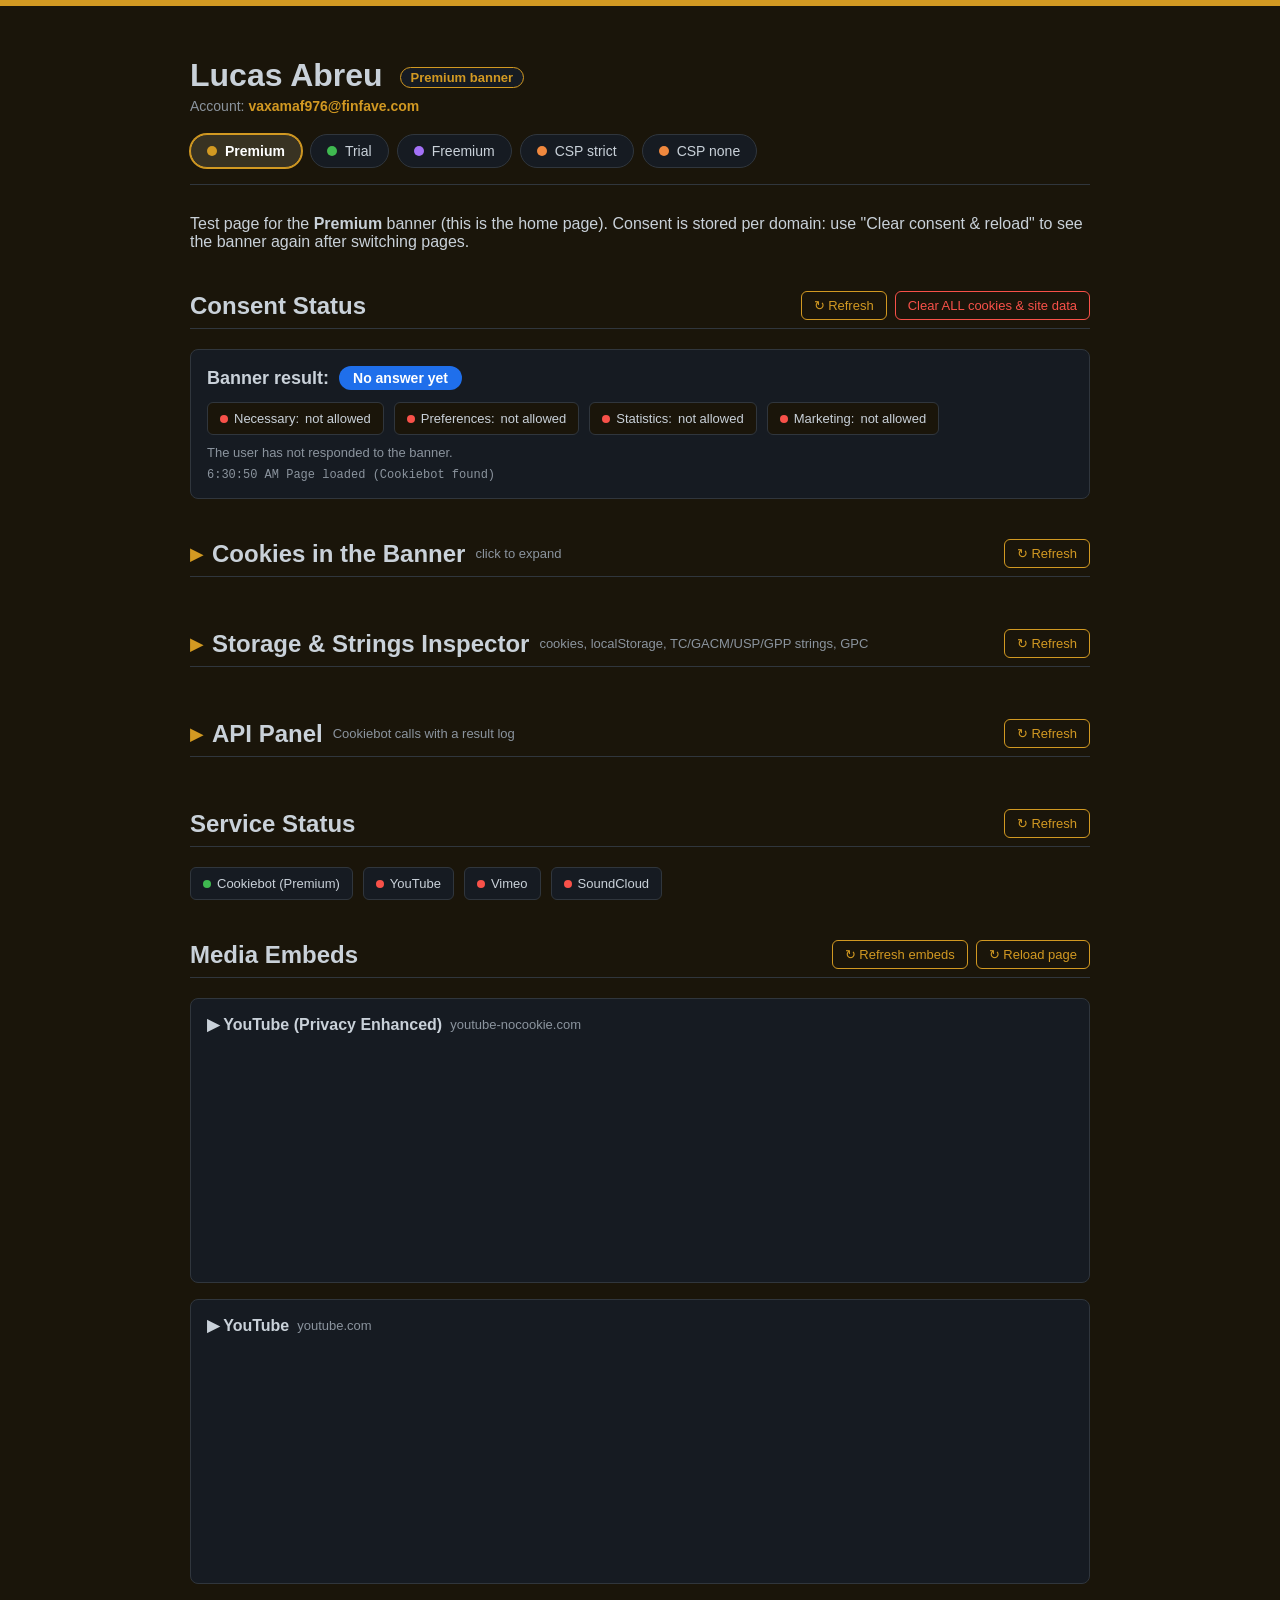
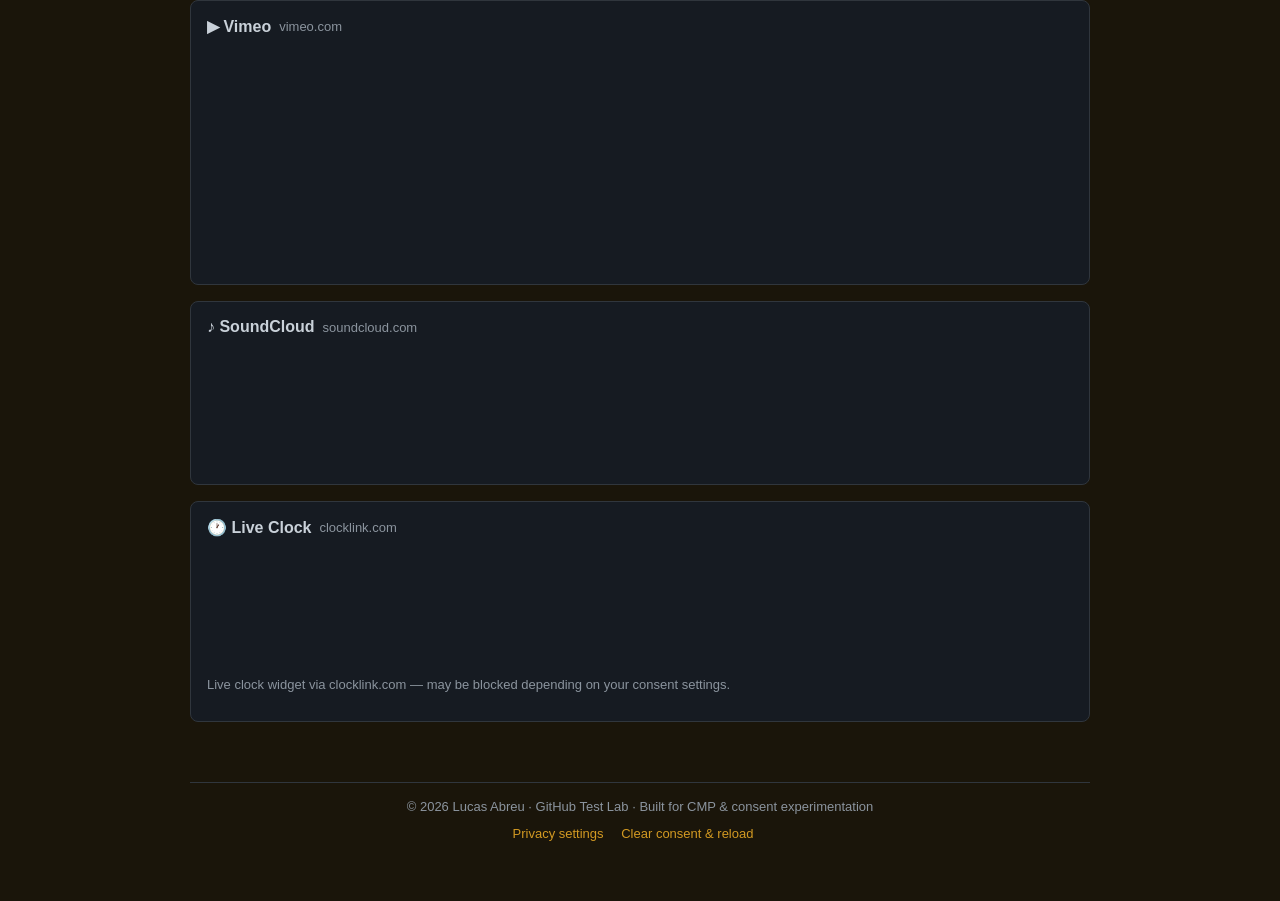
==== index.html @ 3e14ebc2 "fix: init panels even when scripts run after DOMContentLoaded Co-Authored-By: Claude Sonnet 5.5 <nor" ====
<!DOCTYPE html>
<html lang="en">
<head>
<meta charset="UTF-8">
<meta name="viewport" content="width=device-width, initial-scale=1.0">
<title>Premium Banner - Lucas Abreu</title>

<!-- Premium banner script (must load before any other script/tracker) -->
<script id="Cookiebot" src="https://dev-consent-cookiebot-com.cookiebot.dev/uc.js" data-cbid="b6cccea1-1f09-49ef-a409-1b42962cec18" data-blockingmode="auto" type="text/javascript"></script>

<link rel="stylesheet" href="style.css">
</head>
<body class="page-premium">

<header>
  <h1>Lucas Abreu <span class="banner-tag">Premium banner</span></h1>
  <p class="account">Account: <strong>vaxamaf976@finfave.com</strong></p>
</header>

<nav aria-label="Banner pages">
  <a class="tab-premium" href="index.html" aria-current="page">Premium</a>
  <a class="tab-trial" href="trial.html">Trial</a>
  <a class="tab-freemium" href="freemium.html">Freemium</a>
  <a class="tab-csp" href="csp-strict.html">CSP strict</a>
  <a class="tab-csp" href="csp-none.html">CSP none</a>
</nav>

<main>
  <p>Test page for the <strong>Premium</strong> banner (this is the home page). Consent is stored per domain: use "Clear consent &amp; reload" to see the banner again after switching pages.</p>

  <h2 class="with-action">Consent Status
    <span class="btn-group">
    <button type="button" class="btn-refresh" data-tip="Re-read the consent the banner currently reports" onclick="refreshConsentStatus()">&#8635; Refresh</button>
    <button type="button" class="btn-danger" data-tip="Wipes cookies, storage and caches for this site, then reloads" onclick="clearAllSiteData()">Clear ALL cookies &amp; site data</button>
    </span>
  </h2>
  <div class="card pending" id="consent-panel">
    <div class="consent-summary">Banner result: <span class="badge">Checking…</span></div>
    <div class="consent-cats">
      <div class="consent-cat" id="cat-necessary"><span class="dot"></span> Necessary: <span class="val">–</span></div>
      <div class="consent-cat" id="cat-preferences"><span class="dot"></span> Preferences: <span class="val">–</span></div>
      <div class="consent-cat" id="cat-statistics"><span class="dot"></span> Statistics: <span class="val">–</span></div>
      <div class="consent-cat" id="cat-marketing"><span class="dot"></span> Marketing: <span class="val">–</span></div>
    </div>
    <div class="consent-meta" id="consent-meta"></div>
    <ul id="consent-log"></ul>
  </div>

  <details class="collapsible">
    <summary>Cookies in the Banner <span class="hint">click to expand</span>
      <button type="button" class="btn-refresh" data-tip="Reload the cookie list from the banner server" onclick="loadCookieDeclaration()">&#8635; Refresh</button>
    </summary>
    <p id="cookie-declaration-msg"></p>
    <div id="cookie-declaration"></div>
  </details>

  <details class="collapsible">
    <summary>Storage &amp; Strings Inspector <span class="hint">cookies, localStorage, TC/GACM/USP/GPP strings, GPC</span></summary>
    <div class="card" id="inspector"></div>
  </details>

  <details class="collapsible">
    <summary>API Panel <span class="hint">Cookiebot calls with a result log</span></summary>
    <div class="card" id="api-panel"></div>
  </details>

  <h2 class="with-action">Service Status
    <button type="button" class="btn-refresh" data-tip="Re-check which services are loaded or blocked" onclick="refreshServiceStatus()">&#8635; Refresh</button>
  </h2>
  <div id="status-panel">
    <div class="status-item"><span class="dot loaded"></span> Cookiebot (Premium)</div>
    <div class="status-item"><span class="dot" id="dot-yt"></span> YouTube</div>
    <div class="status-item"><span class="dot" id="dot-vimeo"></span> Vimeo</div>
    <div class="status-item"><span class="dot" id="dot-sc"></span> SoundCloud</div>
  </div>

  <h2 class="with-action">Media Embeds
    <span class="btn-group">
      <button type="button" class="btn-refresh" data-tip="Re-run blocked scripts and reload loaded embeds" onclick="reloadEmbeds()">&#8635; Refresh embeds</button>
      <button type="button" class="btn-refresh" data-tip="Full reload: use this if an embed is still blocked after Allow" onclick="location.reload()">&#8635; Reload page</button>
    </span>
  </h2>

  <div class="card">
    <div class="card-title">▶ YouTube (Privacy Enhanced) <span class="domain">youtube-nocookie.com</span></div>
    <iframe id="frame-yt-nc" height="220" data-src="https://www.youtube-nocookie.com/embed/bp612TdEK1c" data-cookieconsent="marketing" allowfullscreen></iframe>
  </div>

  <div class="card">
    <div class="card-title">▶ YouTube <span class="domain">youtube.com</span></div>
    <iframe id="frame-yt" height="220" data-src="https://www.youtube.com/embed/tROVq1lW0IU" data-cookieconsent="marketing" allowfullscreen></iframe>
  </div>

  <div class="card">
    <div class="card-title">▶ Vimeo <span class="domain">vimeo.com</span></div>
    <iframe id="frame-vimeo" height="220" data-src="https://player.vimeo.com/video/76979871" data-cookieconsent="marketing" allowfullscreen></iframe>
  </div>

  <div class="card">
    <div class="card-title">♪ SoundCloud <span class="domain">soundcloud.com</span></div>
    <iframe id="frame-sc" height="120" data-src="https://w.soundcloud.com/player/?url=https%3A//api.soundcloud.com/tracks/1398648325&color=%2358a6ff&auto_play=false&show_artwork=true" data-cookieconsent="marketing"></iframe>
  </div>

  <div class="card">
    <div class="card-title">🕐 Live Clock <span class="domain">clocklink.com</span></div>
    <iframe height="120" src="https://www.clocklink.com/html5embed.php?clock=004&timezone=ACST&color=green&size=120"></iframe>
    <p class="note">Live clock widget via clocklink.com — may be blocked depending on your consent settings.</p>
  </div>
</main>

<footer>
  &copy; 2026 Lucas Abreu · GitHub Test Lab · Built for CMP & consent experimentation
  <div class="tools">
    <a data-tip="Reopen the banner" onclick="window.Cookiebot && window.Cookiebot.show()">Privacy settings</a>
    <a data-tip="Delete only the consent cookies and reload" onclick="clearConsent()">Clear consent &amp; reload</a>
  </div>
</footer>

<script src="status.js?v=20261013b"></script>
<script src="lab-ui.js?v=20261013b"></script>
<script src="inspector.js?v=20261013b"></script>
<script src="api-panel.js?v=20261013b"></script>

</body>
</html>
---- style.css ----
:root {
  --bg: #0d1117;
  --panel: #161b22;
  --border: #30363d;
  --text: #c9d1d9;
  --muted: #8b949e;
  --accent: #58a6ff;
}
* { box-sizing: border-box; }
body {
  background: var(--bg);
  color: var(--text);
  font-family: -apple-system, BlinkMacSystemFont, "Segoe UI", Roboto, sans-serif;
  margin: 0;
  padding: 0 20px 60px;
}
header {
  max-width: 900px;
  margin: 0 auto;
  padding-top: 30px;
}
h1 { margin-bottom: 4px; }
main { max-width: 900px; margin: 0 auto; }
h2 {
  border-bottom: 1px solid var(--border);
  padding-bottom: 8px;
  margin-top: 40px;
}
.card {
  background: var(--panel);
  border: 1px solid var(--border);
  border-radius: 8px;
  padding: 16px;
  margin-bottom: 16px;
}
.card-title {
  display: flex;
  align-items: center;
  gap: 8px;
  font-weight: 600;
  margin-bottom: 8px;
}
.card-title .domain {
  font-weight: 400;
  color: var(--muted);
  font-size: 13px;
}
.card iframe, .card video {
  width: 100%;
  border: none;
  border-radius: 6px;
}
.card p.note {
  color: var(--muted);
  font-size: 13px;
  margin-top: 8px;
}
#status-panel {
  display: flex;
  flex-wrap: wrap;
  gap: 10px;
}
.status-item {
  background: var(--panel);
  border: 1px solid var(--border);
  border-radius: 6px;
  padding: 8px 12px;
  font-size: 13px;
  display: flex;
  align-items: center;
  gap: 6px;
}
.dot {
  width: 8px;
  height: 8px;
  border-radius: 50%;
  background: var(--muted);
  display: inline-block;
}
.dot.loaded { background: #3fb950; }
.dot.blocked { background: #f85149; }
footer {
  max-width: 900px;
  margin: 60px auto 0;
  padding-top: 16px;
  border-top: 1px solid var(--border);
  color: var(--muted);
  font-size: 13px;
  text-align: center;
}
.banner-tag {
  display: inline-block;
  background: var(--panel);
  border: 1px solid var(--accent);
  color: var(--accent);
  border-radius: 12px;
  padding: 2px 10px;
  font-size: 13px;
  margin-left: 8px;
  vertical-align: middle;
}
.tools { margin-top: 12px; font-size: 13px; }
.tools a { color: var(--accent); margin-right: 14px; cursor: pointer; }

/* Per-page theme colors so each banner page is easy to tell apart */
body { border-top: 6px solid var(--accent); }
body.page-trial     { --accent: #3fb950; --bg: #0d1a11; }
body.page-premium   { --accent: #d29922; --bg: #1a150a; }
body.page-freemium  { --accent: #a371f7; --bg: #150f1f; }

.account { color: var(--muted); font-size: 14px; margin: 4px 0 0; }
.account strong { color: var(--accent); font-weight: 600; user-select: all; }

/* Navigation tabs: one per banner, colored like its page */
nav {
  max-width: 900px;
  margin: 20px auto 30px;
  display: flex;
  flex-wrap: wrap;
  gap: 8px;
  border-bottom: 1px solid var(--border);
  padding-bottom: 16px;
}
nav a {
  --tab: var(--accent);
  display: inline-flex;
  align-items: center;
  gap: 8px;
  padding: 8px 16px;
  border: 1px solid var(--border);
  border-radius: 999px;
  background: var(--panel);
  color: var(--text);
  font-size: 14px;
  font-weight: 500;
  text-decoration: none;
  transition: border-color .15s, background .15s, transform .15s;
}
nav a::before {
  content: "";
  width: 10px;
  height: 10px;
  border-radius: 50%;
  background: var(--tab);
}
nav a:hover { border-color: var(--tab); transform: translateY(-1px); }
nav a[aria-current="page"] {
  border-color: var(--tab);
  background: color-mix(in srgb, var(--tab) 18%, var(--panel));
  color: #fff;
  font-weight: 600;
  box-shadow: 0 0 0 1px var(--tab);
  pointer-events: none;
}
nav a.tab-premium  { --tab: #d29922; }
nav a.tab-trial    { --tab: #3fb950; }
nav a.tab-freemium { --tab: #a371f7; }

/* Consent status panel */
#consent-panel .consent-summary {
  display: flex;
  align-items: center;
  gap: 10px;
  font-size: 18px;
  font-weight: 600;
  margin-bottom: 12px;
}
#consent-panel .consent-summary .badge {
  border-radius: 999px;
  padding: 4px 14px;
  font-size: 14px;
  background: var(--border);
  color: var(--text);
}
#consent-panel.accepted .badge { background: #238636; color: #fff; }
#consent-panel.declined .badge { background: #da3633; color: #fff; }
#consent-panel.partial  .badge { background: #9e6a03; color: #fff; }
#consent-panel.pending  .badge { background: #1f6feb; color: #fff; }
#consent-panel.nobanner .badge { background: #6e7681; color: #fff; }
.consent-cats { display: flex; flex-wrap: wrap; gap: 10px; }
.consent-cat {
  background: var(--bg);
  border: 1px solid var(--border);
  border-radius: 6px;
  padding: 8px 12px;
  font-size: 13px;
  display: flex;
  align-items: center;
  gap: 6px;
}
.consent-cat .dot.on  { background: #3fb950; }
.consent-cat .dot.off { background: #f85149; }
.consent-meta { color: var(--muted); font-size: 13px; margin-top: 10px; }
#consent-log {
  list-style: none;
  margin: 8px 0 0;
  padding: 0;
  font-family: ui-monospace, SFMono-Regular, Menlo, monospace;
  font-size: 12px;
  color: var(--muted);
  max-height: 120px;
  overflow-y: auto;
}

/* Cookie declaration (rendered by Cookiebot's cd.js) */
#cookie-declaration {
  background: #fff;
  color: #141414;
  border-radius: 8px;
  padding: 16px;
  overflow-x: auto;
}
#cookie-declaration-msg { color: var(--muted); font-size: 13px; margin: 0 0 8px; }

/* Section title with an action button on the right */
h2.with-action {
  display: flex;
  align-items: center;
  justify-content: space-between;
  gap: 12px;
  flex-wrap: wrap;
}
.btn-danger {
  background: transparent;
  color: #f85149;
  border: 1px solid #f85149;
  border-radius: 6px;
  padding: 6px 12px;
  font-size: 13px;
  font-weight: 500;
  cursor: pointer;
}
.btn-danger:hover { background: #f85149; color: #fff; }

/* Collapsible section (closed by default), styled like an h2 */
details.collapsible { margin-top: 40px; }
details.collapsible > summary {
  list-style: none;
  cursor: pointer;
  display: flex;
  align-items: center;
  gap: 10px;
  font-size: 1.5em;
  font-weight: 700;
  border-bottom: 1px solid var(--border);
  padding-bottom: 8px;
  margin-bottom: 12px;
  user-select: none;
}
details.collapsible > summary::-webkit-details-marker { display: none; }
details.collapsible > summary::before {
  content: "▸";
  color: var(--accent);
  transition: transform .15s;
}
details.collapsible[open] > summary::before { transform: rotate(90deg); }
details.collapsible > summary:hover { color: var(--accent); }
details.collapsible > summary .hint { font-size: 13px; font-weight: 400; color: var(--muted); }

/* CSP pages */
body.page-csp { --accent: #f0883e; --bg: #1a110a; }
nav a.tab-csp { --tab: #f0883e; }

/* Lab panels (inspector.js, api-panel.js, csp-checker.js) */
.lab-offscreen { position: fixed; left: -9999px; top: 0; }
.lab-section { border-bottom: 1px solid var(--border); padding: 12px 0; }
.lab-section:last-child { border-bottom: 0; }
.lab-section-head, .lab-toolbar, .lab-row {
  display: flex; align-items: center; gap: 8px; flex-wrap: wrap; margin: 6px 0;
}
.lab-section-head { justify-content: space-between; }
.lab-hint { color: var(--muted); font-size: 12px; margin: 2px 0 6px; }
.lab-inline { font-size: 13px; color: var(--muted); cursor: pointer; }
.lab-btn {
  background: var(--bg); color: var(--text); border: 1px solid var(--border);
  border-radius: 6px; padding: 6px 12px; font-size: 13px; cursor: pointer;
}
.lab-btn:hover { border-color: var(--accent); color: var(--accent); }
.lab-btn-small { padding: 2px 8px; font-size: 12px; }
.lab-input {
  background: var(--bg); color: var(--text); border: 1px solid var(--border);
  border-radius: 6px; padding: 6px 10px; font-size: 13px; min-width: 220px;
}
.lab-pre {
  background: var(--bg); border: 1px solid var(--border); border-radius: 6px;
  padding: 10px; margin: 6px 0 0; font-size: 12px; max-height: 220px;
  overflow: auto; white-space: pre-wrap; word-break: break-all;
  font-family: ui-monospace, SFMono-Regular, Menlo, monospace;
}
.lab-check { font-size: 13px; font-weight: 600; margin: 4px 0; }
.lab-check.ok, td.ok { color: #3fb950; }
.lab-check.bad, td.bad { color: #f85149; }
.lab-log { max-height: 360px; overflow-y: auto; }
.lab-log-entry { border-left: 3px solid var(--border); padding-left: 10px; margin: 8px 0; }
.lab-log-entry.ok { border-color: #3fb950; }
.lab-log-entry.bad { border-color: #f85149; }
.lab-log-head { font-size: 12px; color: var(--muted); font-family: ui-monospace, Menlo, monospace; }
.lab-table-wrap { overflow-x: auto; margin: 6px 0 14px; }
.lab-table { border-collapse: collapse; width: 100%; font-size: 12px; }
.lab-table th, .lab-table td {
  border: 1px solid var(--border); padding: 4px 8px; text-align: left;
  vertical-align: top; word-break: break-all;
}
.lab-table th { background: var(--bg); color: var(--muted); }

/* CSS-only tooltip: add data-tip="..." (Lab.el accepts tip:) - shows on hover and keyboard focus */
[data-tip] { position: relative; }
[data-tip]:hover::after, [data-tip]:focus-visible::after {
  content: attr(data-tip);
  position: absolute;
  left: 0;
  bottom: calc(100% + 6px);
  z-index: 10;
  width: max-content;
  max-width: 260px;
  padding: 6px 10px;
  border-radius: 6px;
  background: #000;
  color: #fff;
  border: 1px solid var(--border);
  font-size: 12px;
  font-weight: 400;
  line-height: 1.4;
  white-space: normal;
  text-align: left;
  pointer-events: none;
}

/* Right-aligned controls: open the tooltip leftwards so it stays on screen */
.lab-section-head [data-tip]:hover::after,
.lab-section-head [data-tip]:focus-visible::after { left: auto; right: 0; }

/* Section refresh buttons (main pages) */
.btn-refresh {
  background: transparent;
  color: var(--accent);
  border: 1px solid var(--accent);
  border-radius: 6px;
  padding: 6px 12px;
  font-size: 13px;
  font-weight: 500;
  cursor: pointer;
}
.btn-refresh:hover { background: var(--accent); color: var(--bg); }
.btn-group { display: flex; gap: 8px; flex-wrap: wrap; }
.section-actions { margin: 0 0 8px; }
/* h2 font-weight leaks into tooltips; right-aligned buttons open leftwards */
h2.with-action [data-tip]:hover::after,
h2.with-action [data-tip]:focus-visible::after { left: auto; right: 0; }

/* Refresh button on the title row of a collapsible section */
details.collapsible > summary .btn-refresh,
details.collapsible > summary .lab-summary-btn { margin-left: auto; font-size: 13px; font-weight: 500; flex-shrink: 0; }
details.collapsible > summary [data-tip]:hover::after,
details.collapsible > summary [data-tip]:focus-visible::after { left: auto; right: 0; }
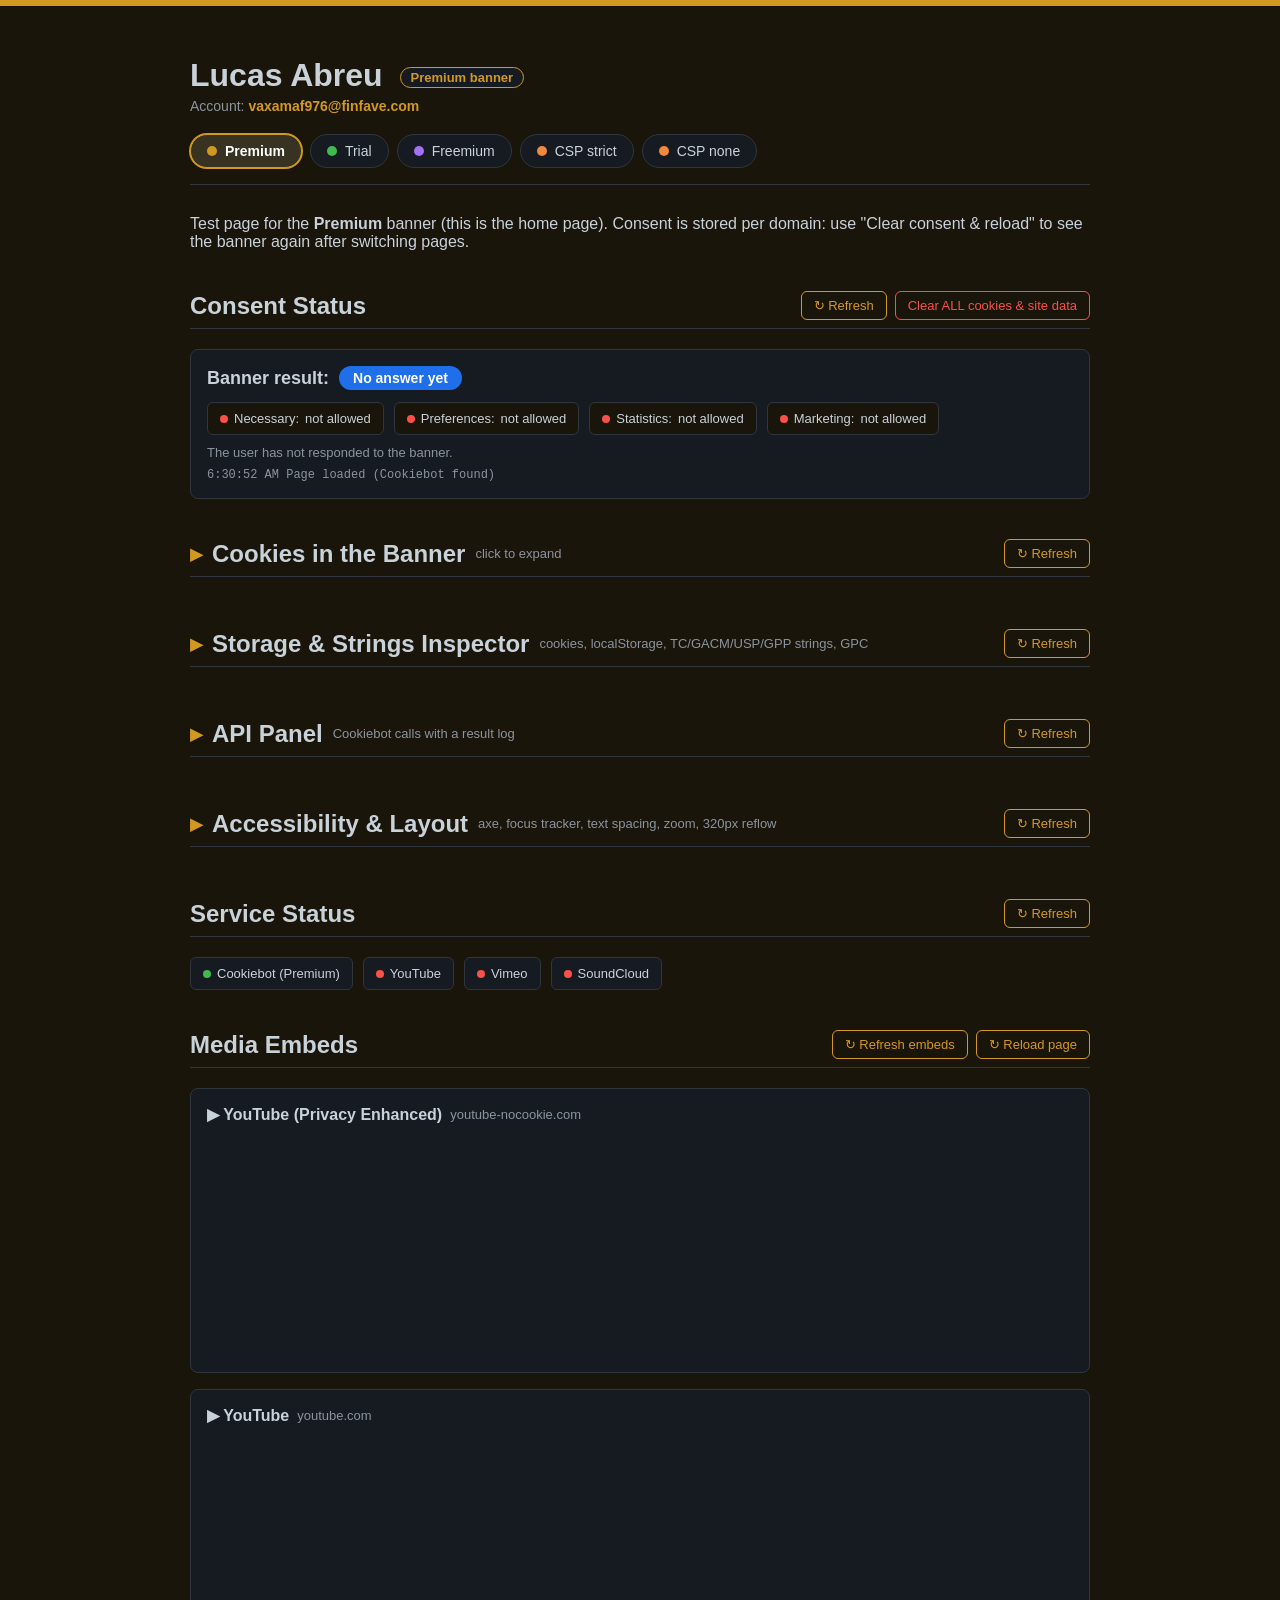
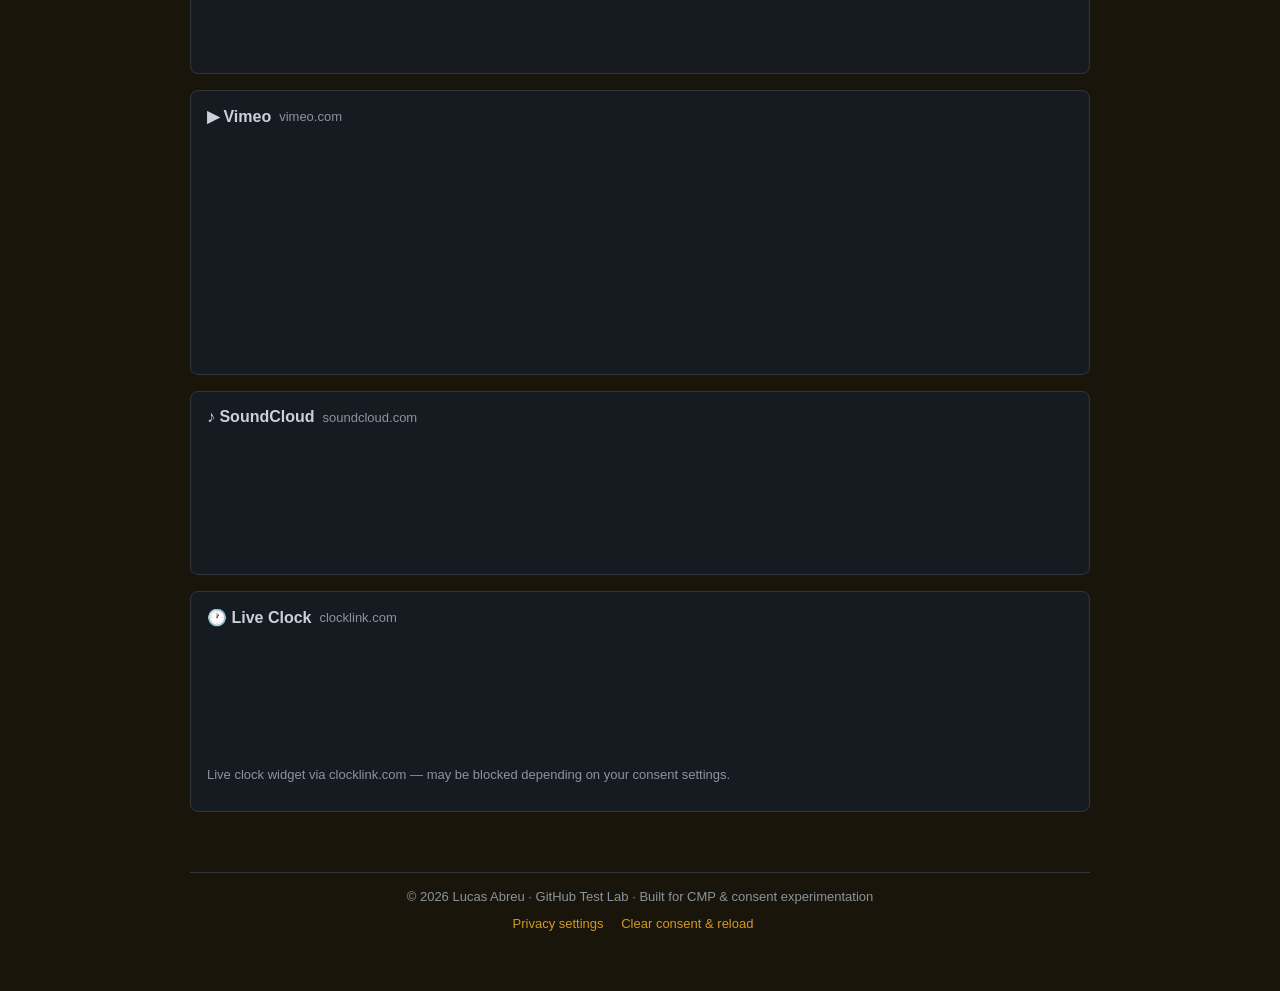
==== commit 78bde179: "feat: add Accessibility & Layout panel (axe, audit, focus tracker, text spacing, zoom) Co-Authored-B" ====
--- a/index.html
+++ b/index.html
@@ -64,6 +64,11 @@
     <div class="card" id="api-panel"></div>
   </details>
 
+  <details class="collapsible">
+    <summary>Accessibility &amp; Layout <span class="hint">axe, focus tracker, text spacing, zoom, 320px reflow</span></summary>
+    <div class="card" id="a11y-panel"></div>
+  </details>
+
   <h2 class="with-action">Service Status
     <button type="button" class="btn-refresh" data-tip="Re-check which services are loaded or blocked" onclick="refreshServiceStatus()">&#8635; Refresh</button>
   </h2>
@@ -116,10 +121,11 @@
   </div>
 </footer>
 
-<script src="status.js?v=20261013b"></script>
-<script src="lab-ui.js?v=20261013b"></script>
-<script src="inspector.js?v=20261013b"></script>
-<script src="api-panel.js?v=20261013b"></script>
+<script src="status.js?v=20261013c"></script>
+<script src="lab-ui.js?v=20261013c"></script>
+<script src="inspector.js?v=20261013c"></script>
+<script src="api-panel.js?v=20261013c"></script>
+<script src="a11y-panel.js?v=20261013c"></script>
 
 </body>
 </html>
--- a/style.css
+++ b/style.css
@@ -353,3 +353,15 @@
 details.collapsible > summary .lab-summary-btn { margin-left: auto; font-size: 13px; font-weight: 500; flex-shrink: 0; }
 details.collapsible > summary [data-tip]:hover::after,
 details.collapsible > summary [data-tip]:focus-visible::after { left: auto; right: 0; }
+
+/* Accessibility & Layout panel: stress the banner (toggled by classes on <html>) */
+html.lab-a11y-spacing #CybotCookiebotDialog,
+html.lab-a11y-spacing #CybotCookiebotDialog * {
+  line-height: 1.5 !important;
+  letter-spacing: 0.12em !important;
+  word-spacing: 0.16em !important;
+}
+html.lab-a11y-spacing #CybotCookiebotDialog p { margin-bottom: 2em !important; }
+html.lab-a11y-zoom-150 #CybotCookiebotDialog { zoom: 1.5; }
+html.lab-a11y-zoom-200 #CybotCookiebotDialog { zoom: 2; }
+.lab-a11y-focuslog { height: 200px; max-height: none; }
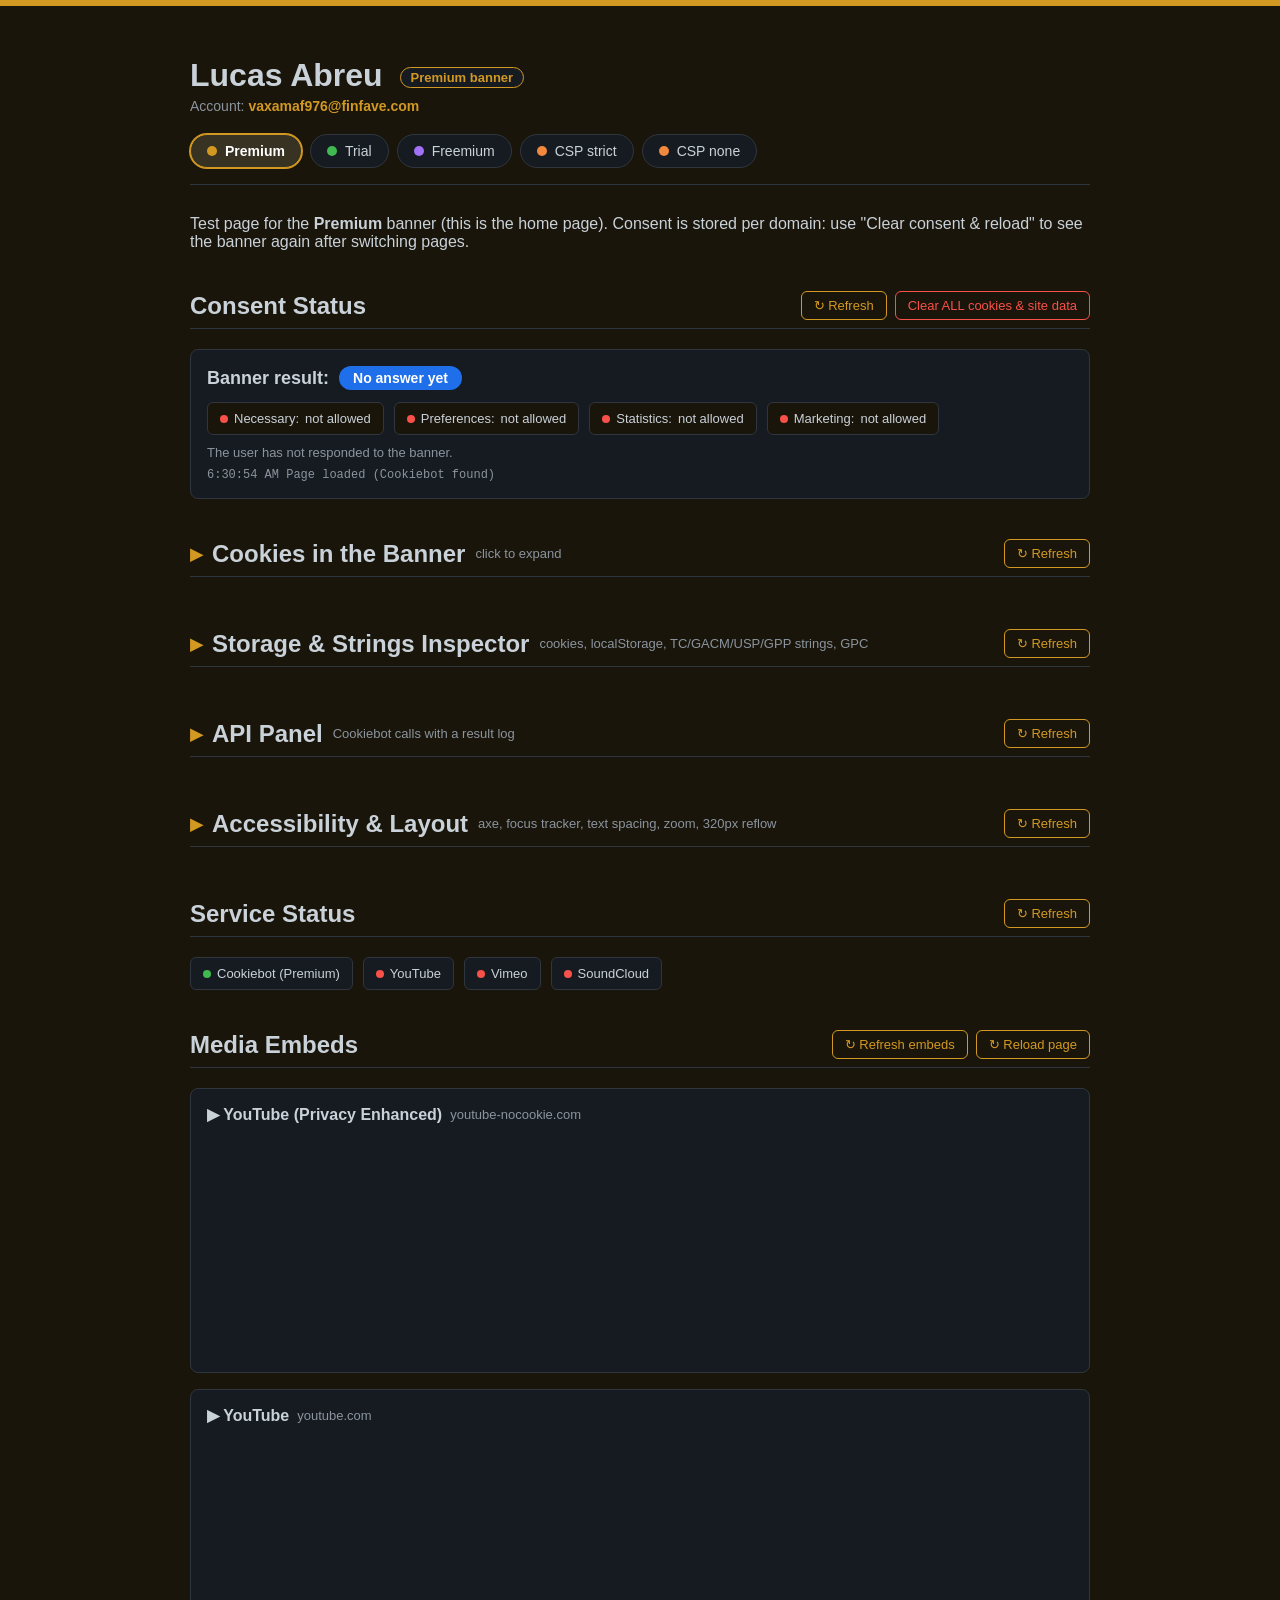
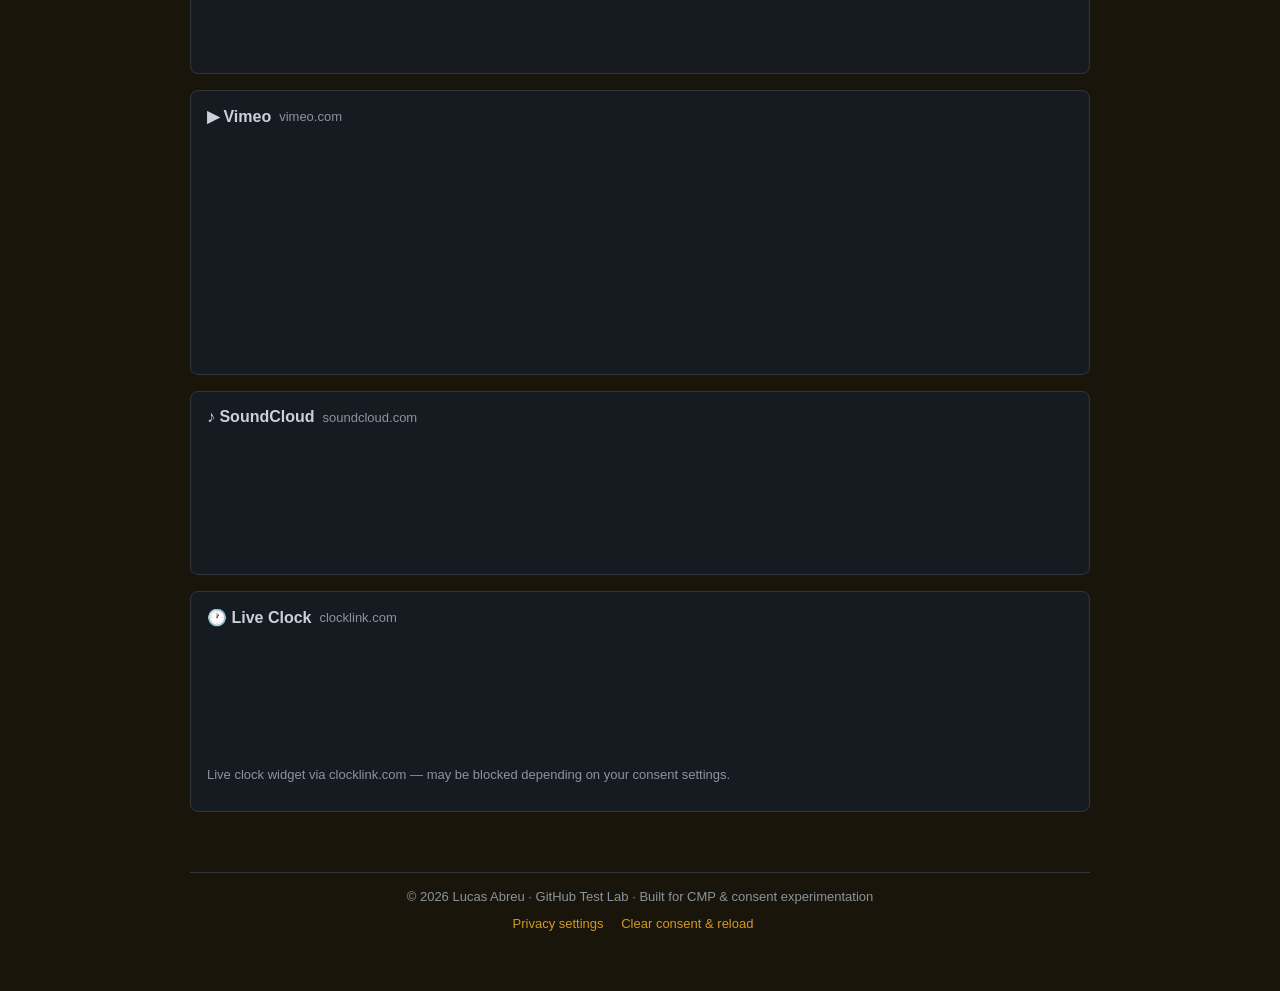
==== commit d66cd1d0: "fix: show the real banner role in the a11y audit Co-Authored-By: Claude Sonnet 5.5 <noreply@anthropi" ====
--- a/index.html
+++ b/index.html
@@ -121,11 +121,11 @@
   </div>
 </footer>
 
-<script src="status.js?v=20261013c"></script>
-<script src="lab-ui.js?v=20261013c"></script>
-<script src="inspector.js?v=20261013c"></script>
-<script src="api-panel.js?v=20261013c"></script>
-<script src="a11y-panel.js?v=20261013c"></script>
+<script src="status.js?v=20261013d"></script>
+<script src="lab-ui.js?v=20261013d"></script>
+<script src="inspector.js?v=20261013d"></script>
+<script src="api-panel.js?v=20261013d"></script>
+<script src="a11y-panel.js?v=20261013d"></script>
 
 </body>
 </html>
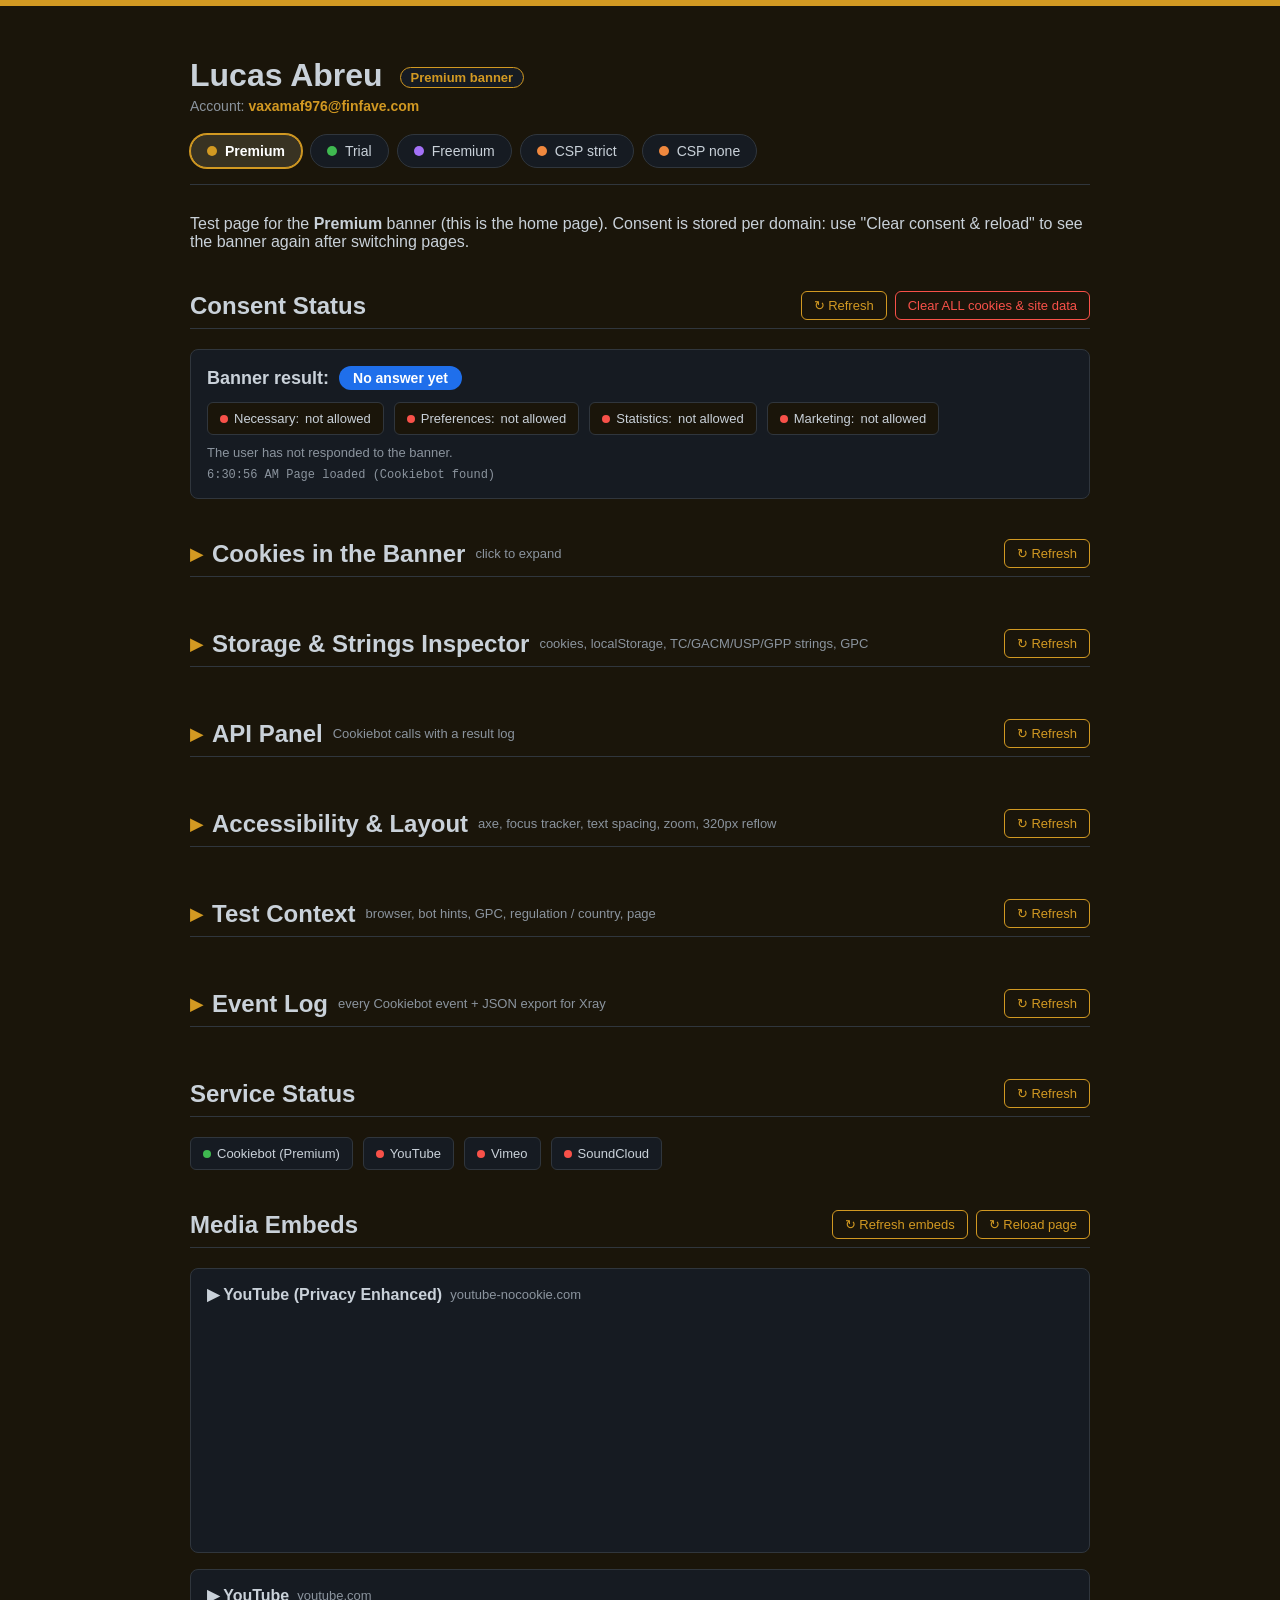
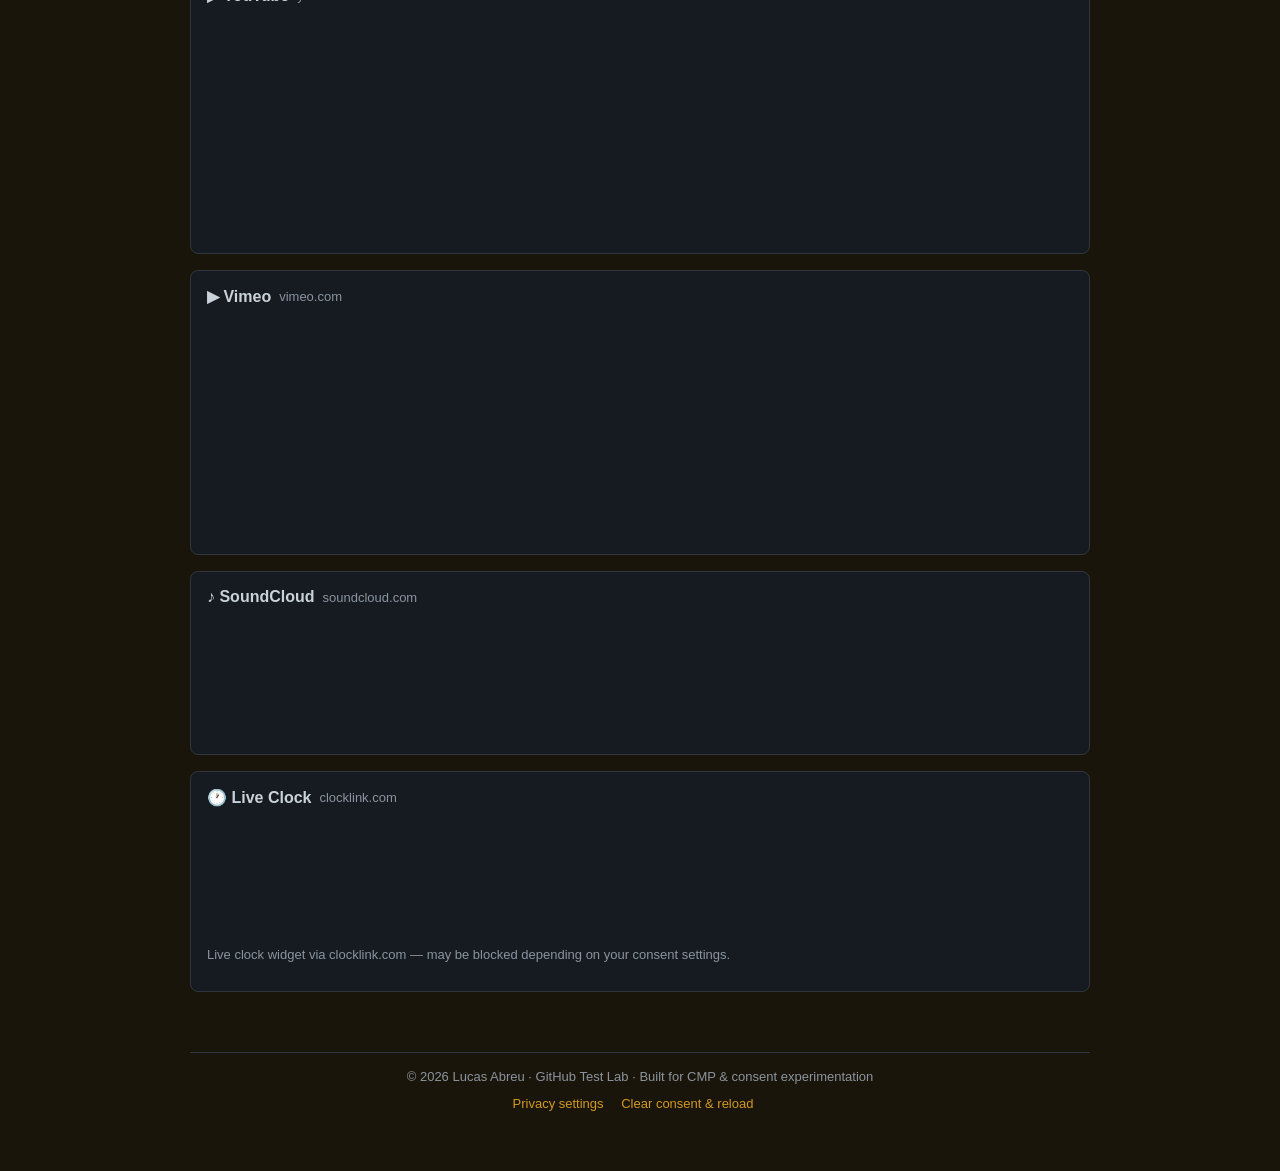
==== commit 2af7d0c0: "feat: add Test Context and Event Log panels with full JSON report Co-Authored-By: Claude Sonnet 5.5 " ====
--- a/index.html
+++ b/index.html
@@ -5,6 +5,8 @@
 <meta name="viewport" content="width=device-width, initial-scale=1.0">
 <title>Premium Banner - Lucas Abreu</title>
 
+<!-- Records Cookiebot events from the very start: keep it BEFORE the banner script -->
+<script src="event-log.js?v=20261013e"></script>
 <!-- Premium banner script (must load before any other script/tracker) -->
 <script id="Cookiebot" src="https://dev-consent-cookiebot-com.cookiebot.dev/uc.js" data-cbid="b6cccea1-1f09-49ef-a409-1b42962cec18" data-blockingmode="auto" type="text/javascript"></script>
 
@@ -69,6 +71,16 @@
     <div class="card" id="a11y-panel"></div>
   </details>
 
+  <details class="collapsible">
+    <summary>Test Context <span class="hint">browser, bot hints, GPC, regulation / country, page</span></summary>
+    <div class="card" id="test-context"></div>
+  </details>
+
+  <details class="collapsible">
+    <summary>Event Log <span class="hint">every Cookiebot event + JSON export for Xray</span></summary>
+    <div class="card" id="event-log"></div>
+  </details>
+
   <h2 class="with-action">Service Status
     <button type="button" class="btn-refresh" data-tip="Re-check which services are loaded or blocked" onclick="refreshServiceStatus()">&#8635; Refresh</button>
   </h2>
@@ -121,11 +133,13 @@
   </div>
 </footer>
 
-<script src="status.js?v=20261013d"></script>
-<script src="lab-ui.js?v=20261013d"></script>
-<script src="inspector.js?v=20261013d"></script>
-<script src="api-panel.js?v=20261013d"></script>
-<script src="a11y-panel.js?v=20261013d"></script>
+<script src="status.js?v=20261013e"></script>
+<script src="lab-ui.js?v=20261013e"></script>
+<script src="inspector.js?v=20261013e"></script>
+<script src="api-panel.js?v=20261013e"></script>
+<script src="a11y-panel.js?v=20261013e"></script>
+<script src="context-panel.js?v=20261013e"></script>
+<script src="events-panel.js?v=20261013e"></script>
 
 </body>
 </html>
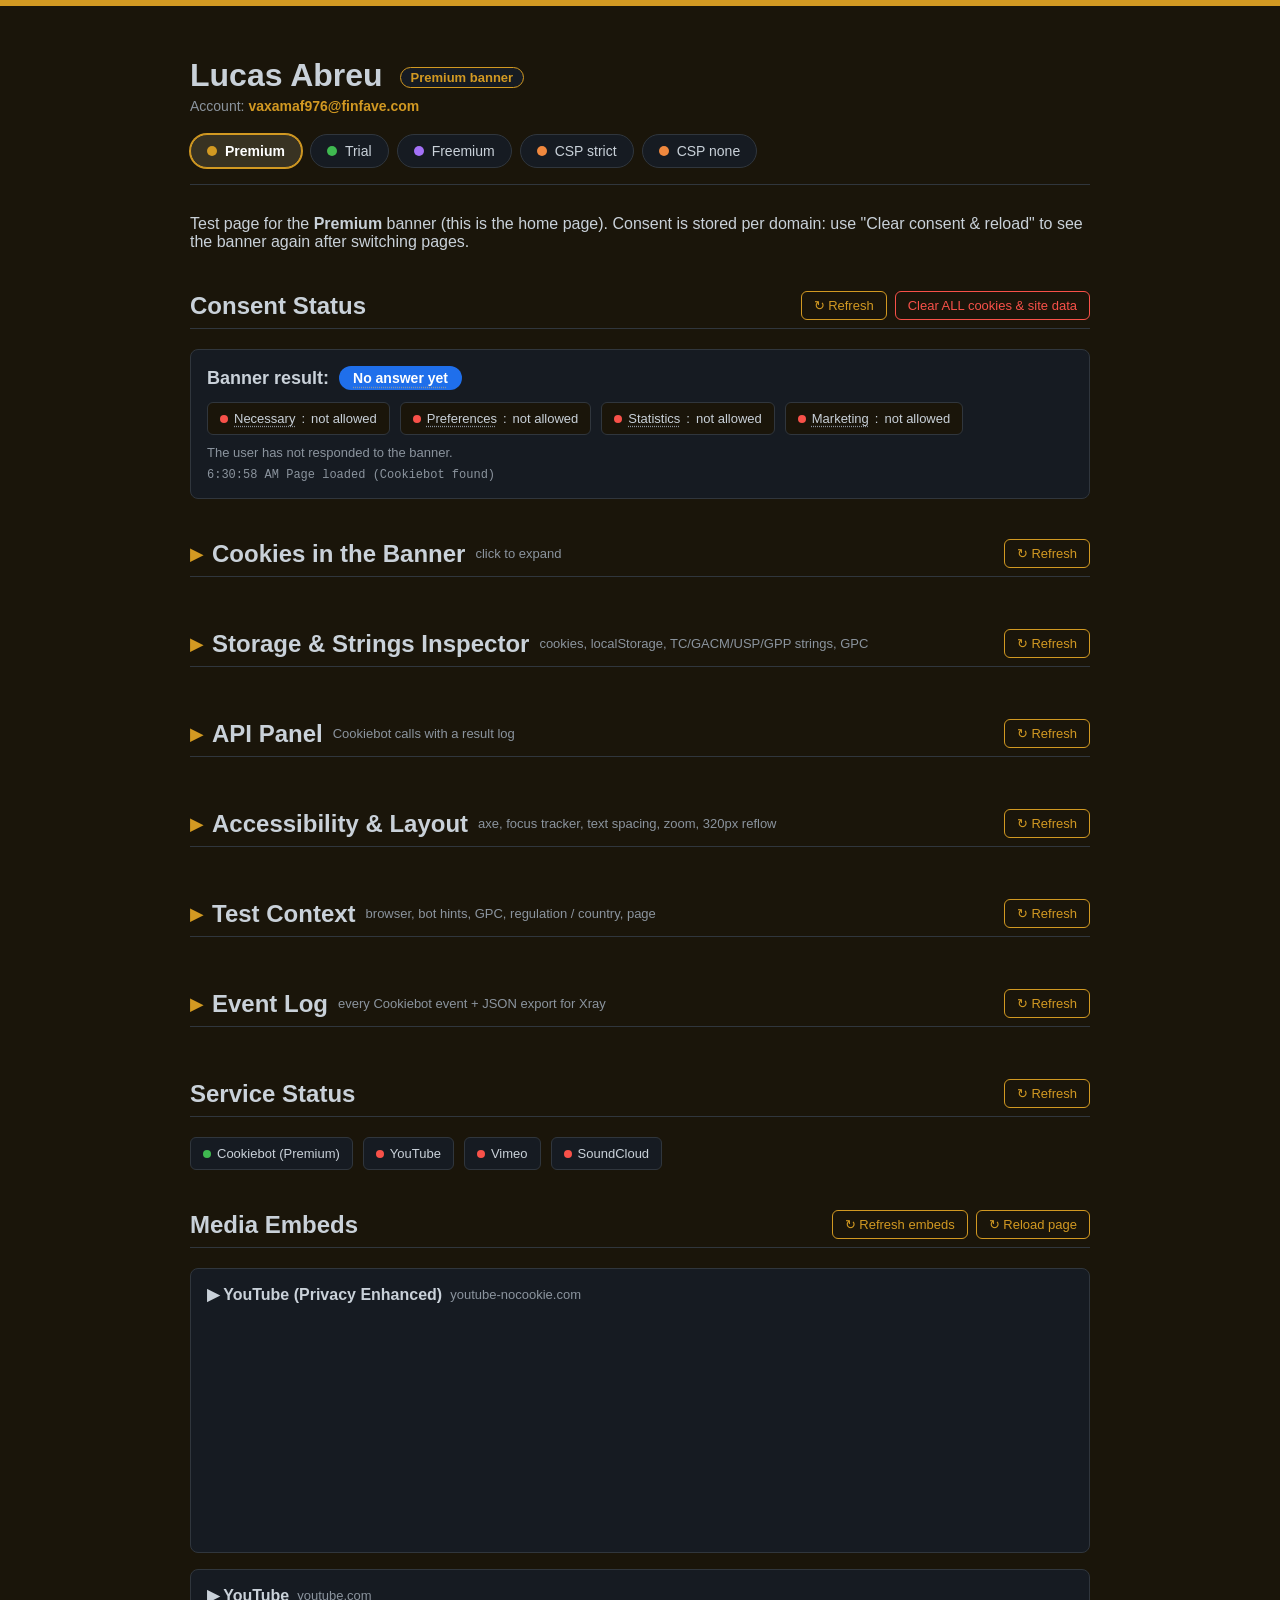
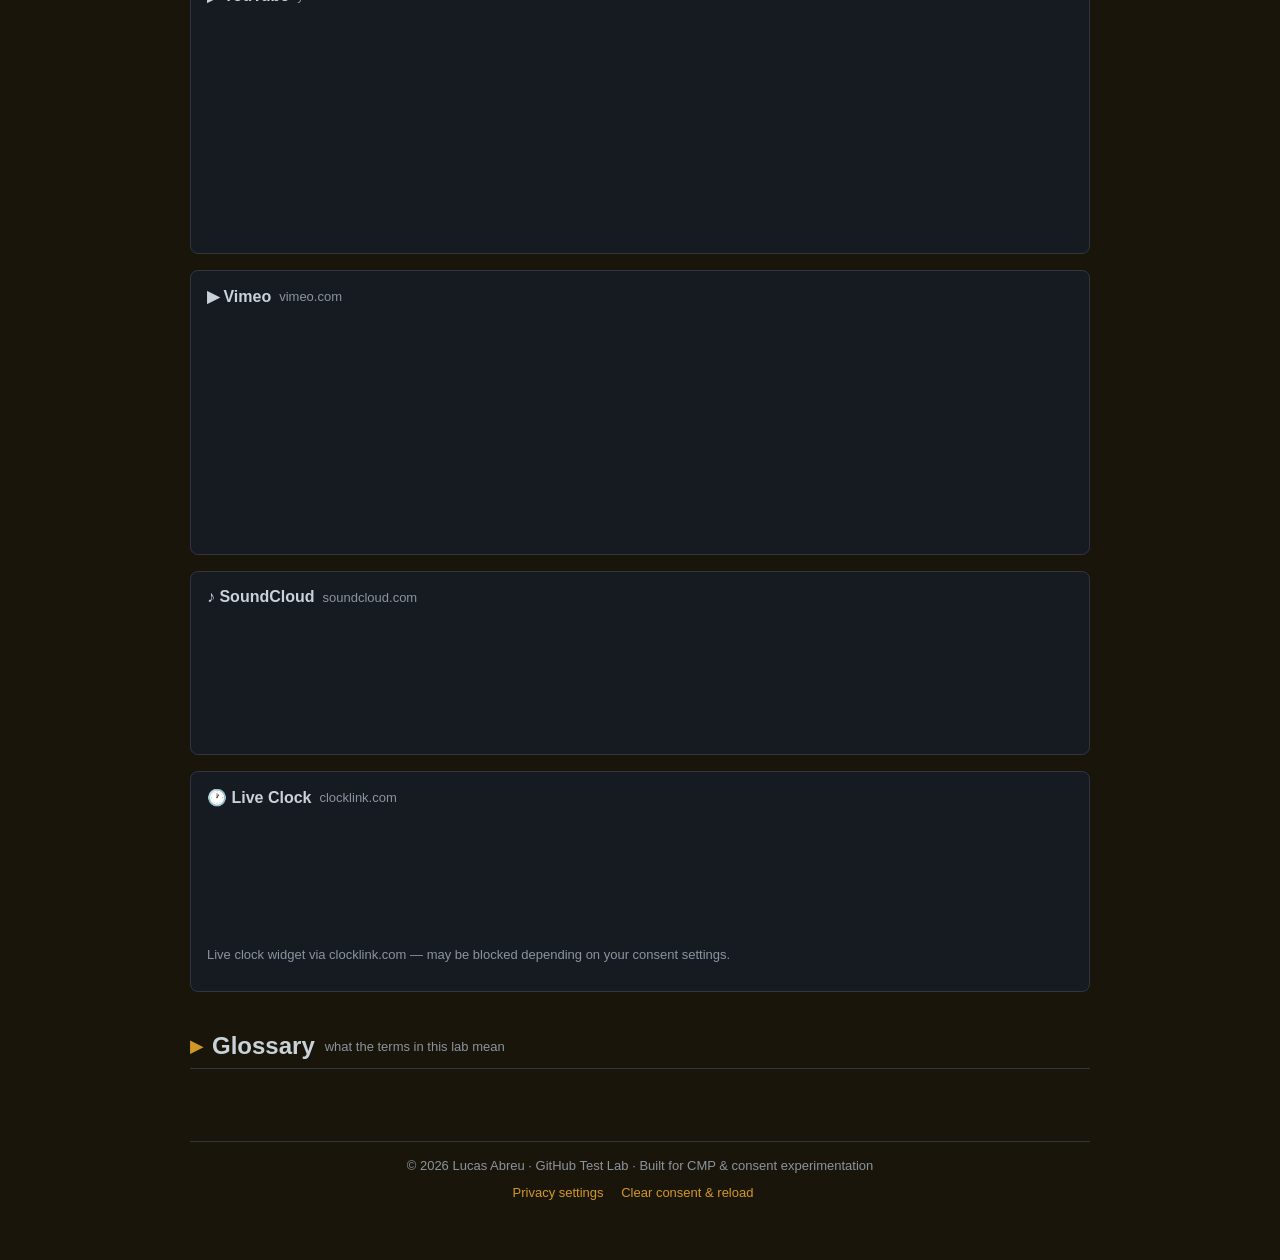
==== commit fb4797a8: "feat: glossary with automatic term tooltips and section title tips Co-Authored-By: Claude Sonnet 5.5" ====
--- a/index.html
+++ b/index.html
@@ -6,11 +6,11 @@
 <title>Premium Banner - Lucas Abreu</title>
 
 <!-- Records Cookiebot events from the very start: keep it BEFORE the banner script -->
-<script src="event-log.js?v=20261013e"></script>
+<script src="event-log.js?v=20261013f"></script>
 <!-- Premium banner script (must load before any other script/tracker) -->
 <script id="Cookiebot" src="https://dev-consent-cookiebot-com.cookiebot.dev/uc.js" data-cbid="b6cccea1-1f09-49ef-a409-1b42962cec18" data-blockingmode="auto" type="text/javascript"></script>
 
-<link rel="stylesheet" href="style.css">
+<link rel="stylesheet" href="style.css?v=20261013f">
 </head>
 <body class="page-premium">
 
@@ -30,7 +30,7 @@
 <main>
   <p>Test page for the <strong>Premium</strong> banner (this is the home page). Consent is stored per domain: use "Clear consent &amp; reload" to see the banner again after switching pages.</p>
 
-  <h2 class="with-action">Consent Status
+  <h2 class="with-action"><span data-tip="What the banner says the visitor chose right now (read from window.Cookiebot), plus the events that changed it.">Consent Status</span>
     <span class="btn-group">
     <button type="button" class="btn-refresh" data-tip="Re-read the consent the banner currently reports" onclick="refreshConsentStatus()">&#8635; Refresh</button>
     <button type="button" class="btn-danger" data-tip="Wipes cookies, storage and caches for this site, then reloads" onclick="clearAllSiteData()">Clear ALL cookies &amp; site data</button>
@@ -49,7 +49,7 @@
   </div>
 
   <details class="collapsible">
-    <summary>Cookies in the Banner <span class="hint">click to expand</span>
+    <summary><span data-tip="The cookie list the banner shows to visitors, loaded from the Cookiebot server for this domain group.">Cookies in the Banner</span> <span class="hint">click to expand</span>
       <button type="button" class="btn-refresh" data-tip="Reload the cookie list from the banner server" onclick="loadCookieDeclaration()">&#8635; Refresh</button>
     </summary>
     <p id="cookie-declaration-msg"></p>
@@ -57,31 +57,31 @@
   </details>
 
   <details class="collapsible">
-    <summary>Storage &amp; Strings Inspector <span class="hint">cookies, localStorage, TC/GACM/USP/GPP strings, GPC</span></summary>
+    <summary><span data-tip="What the banner actually wrote: cookies, localStorage and the consent strings. Use it to verify the stored result after answering.">Storage &amp; Strings Inspector</span> <span class="hint">cookies, localStorage, TC/GACM/USP/GPP strings, GPC</span></summary>
     <div class="card" id="inspector"></div>
   </details>
 
   <details class="collapsible">
-    <summary>API Panel <span class="hint">Cookiebot calls with a result log</span></summary>
+    <summary><span data-tip="One button per Cookiebot API call, so you do not type them in the DevTools console. Every call is logged with its result.">API Panel</span> <span class="hint">Cookiebot calls with a result log</span></summary>
     <div class="card" id="api-panel"></div>
   </details>
 
   <details class="collapsible">
-    <summary>Accessibility &amp; Layout <span class="hint">axe, focus tracker, text spacing, zoom, 320px reflow</span></summary>
+    <summary><span data-tip="Accessibility and layout checks of the banner only (not this page): axe rules, focus order, text spacing, zoom, 320px reflow.">Accessibility &amp; Layout</span> <span class="hint">axe, focus tracker, text spacing, zoom, 320px reflow</span></summary>
     <div class="card" id="a11y-panel"></div>
   </details>
 
   <details class="collapsible">
-    <summary>Test Context <span class="hint">browser, bot hints, GPC, regulation / country, page</span></summary>
+    <summary><span data-tip="In which conditions this test runs: browser, bot hints, privacy signals and what Cookiebot reports.">Test Context</span> <span class="hint">browser, bot hints, GPC, regulation / country, page</span></summary>
     <div class="card" id="test-context"></div>
   </details>
 
   <details class="collapsible">
-    <summary>Event Log <span class="hint">every Cookiebot event + JSON export for Xray</span></summary>
+    <summary><span data-tip="Every Cookiebot event with its time and the consent state, kept across reloads. Export it as JSON for Xray.">Event Log</span> <span class="hint">every Cookiebot event + JSON export for Xray</span></summary>
     <div class="card" id="event-log"></div>
   </details>
 
-  <h2 class="with-action">Service Status
+  <h2 class="with-action"><span data-tip="Green = the embed received its src, so Cookiebot allowed it. Red = still blocked, waiting for consent in its category.">Service Status</span>
     <button type="button" class="btn-refresh" data-tip="Re-check which services are loaded or blocked" onclick="refreshServiceStatus()">&#8635; Refresh</button>
   </h2>
   <div id="status-panel">
@@ -91,7 +91,7 @@
     <div class="status-item"><span class="dot" id="dot-sc"></span> SoundCloud</div>
   </div>
 
-  <h2 class="with-action">Media Embeds
+  <h2 class="with-action"><span data-tip="Third-party embeds marked data-cookieconsent=marketing. They load only after Marketing consent.">Media Embeds</span>
     <span class="btn-group">
       <button type="button" class="btn-refresh" data-tip="Re-run blocked scripts and reload loaded embeds" onclick="reloadEmbeds()">&#8635; Refresh embeds</button>
       <button type="button" class="btn-refresh" data-tip="Full reload: use this if an embed is still blocked after Allow" onclick="location.reload()">&#8635; Reload page</button>
@@ -123,6 +123,11 @@
     <iframe height="120" src="https://www.clocklink.com/html5embed.php?clock=004&timezone=ACST&color=green&size=120"></iframe>
     <p class="note">Live clock widget via clocklink.com — may be blocked depending on your consent settings.</p>
   </div>
+
+  <details class="collapsible">
+    <summary><span data-tip="What every technical term used in this lab means. Terms with a dotted underline also explain themselves on hover, focus or tap.">Glossary</span> <span class="hint">what the terms in this lab mean</span></summary>
+    <div class="card" id="glossary"></div>
+  </details>
 </main>
 
 <footer>
@@ -133,13 +138,14 @@
   </div>
 </footer>
 
-<script src="status.js?v=20261013e"></script>
-<script src="lab-ui.js?v=20261013e"></script>
-<script src="inspector.js?v=20261013e"></script>
-<script src="api-panel.js?v=20261013e"></script>
-<script src="a11y-panel.js?v=20261013e"></script>
-<script src="context-panel.js?v=20261013e"></script>
-<script src="events-panel.js?v=20261013e"></script>
+<script src="status.js?v=20261013f"></script>
+<script src="lab-ui.js?v=20261013f"></script>
+<script src="inspector.js?v=20261013f"></script>
+<script src="api-panel.js?v=20261013f"></script>
+<script src="a11y-panel.js?v=20261013f"></script>
+<script src="context-panel.js?v=20261013f"></script>
+<script src="events-panel.js?v=20261013f"></script>
+<script src="glossary.js?v=20261013f"></script>
 
 </body>
 </html>
--- a/style.css
+++ b/style.css
@@ -305,7 +305,7 @@
 
 /* CSS-only tooltip: add data-tip="..." (Lab.el accepts tip:) - shows on hover and keyboard focus */
 [data-tip] { position: relative; }
-[data-tip]:hover::after, [data-tip]:focus-visible::after {
+[data-tip]:hover::after, [data-tip]:focus-visible::after, .lab-term:focus::after {
   content: attr(data-tip);
   position: absolute;
   left: 0;
@@ -365,3 +365,18 @@
 html.lab-a11y-zoom-150 #CybotCookiebotDialog { zoom: 1.5; }
 html.lab-a11y-zoom-200 #CybotCookiebotDialog { zoom: 2; }
 .lab-a11y-focuslog { height: 200px; max-height: none; }
+
+/* Glossary terms (glossary.js): dotted underline, tooltip on hover / focus / tap */
+abbr.lab-term {
+  text-decoration: underline dotted var(--muted);
+  text-underline-offset: 3px;
+  cursor: help;
+}
+abbr.lab-term:focus-visible { outline: 1px solid var(--accent); outline-offset: 2px; }
+/* Tooltip would leave the screen on the right: open it leftwards */
+[data-tip].tip-left:hover::after,
+[data-tip].tip-left:focus-visible::after,
+.lab-term.tip-left:focus::after { left: auto; right: 0; }
+.lab-hidden { display: none; }
+.lab-gloss-item { padding: 8px 0; border-bottom: 1px solid var(--border); font-size: 13px; }
+.lab-gloss-item strong { color: var(--accent); }
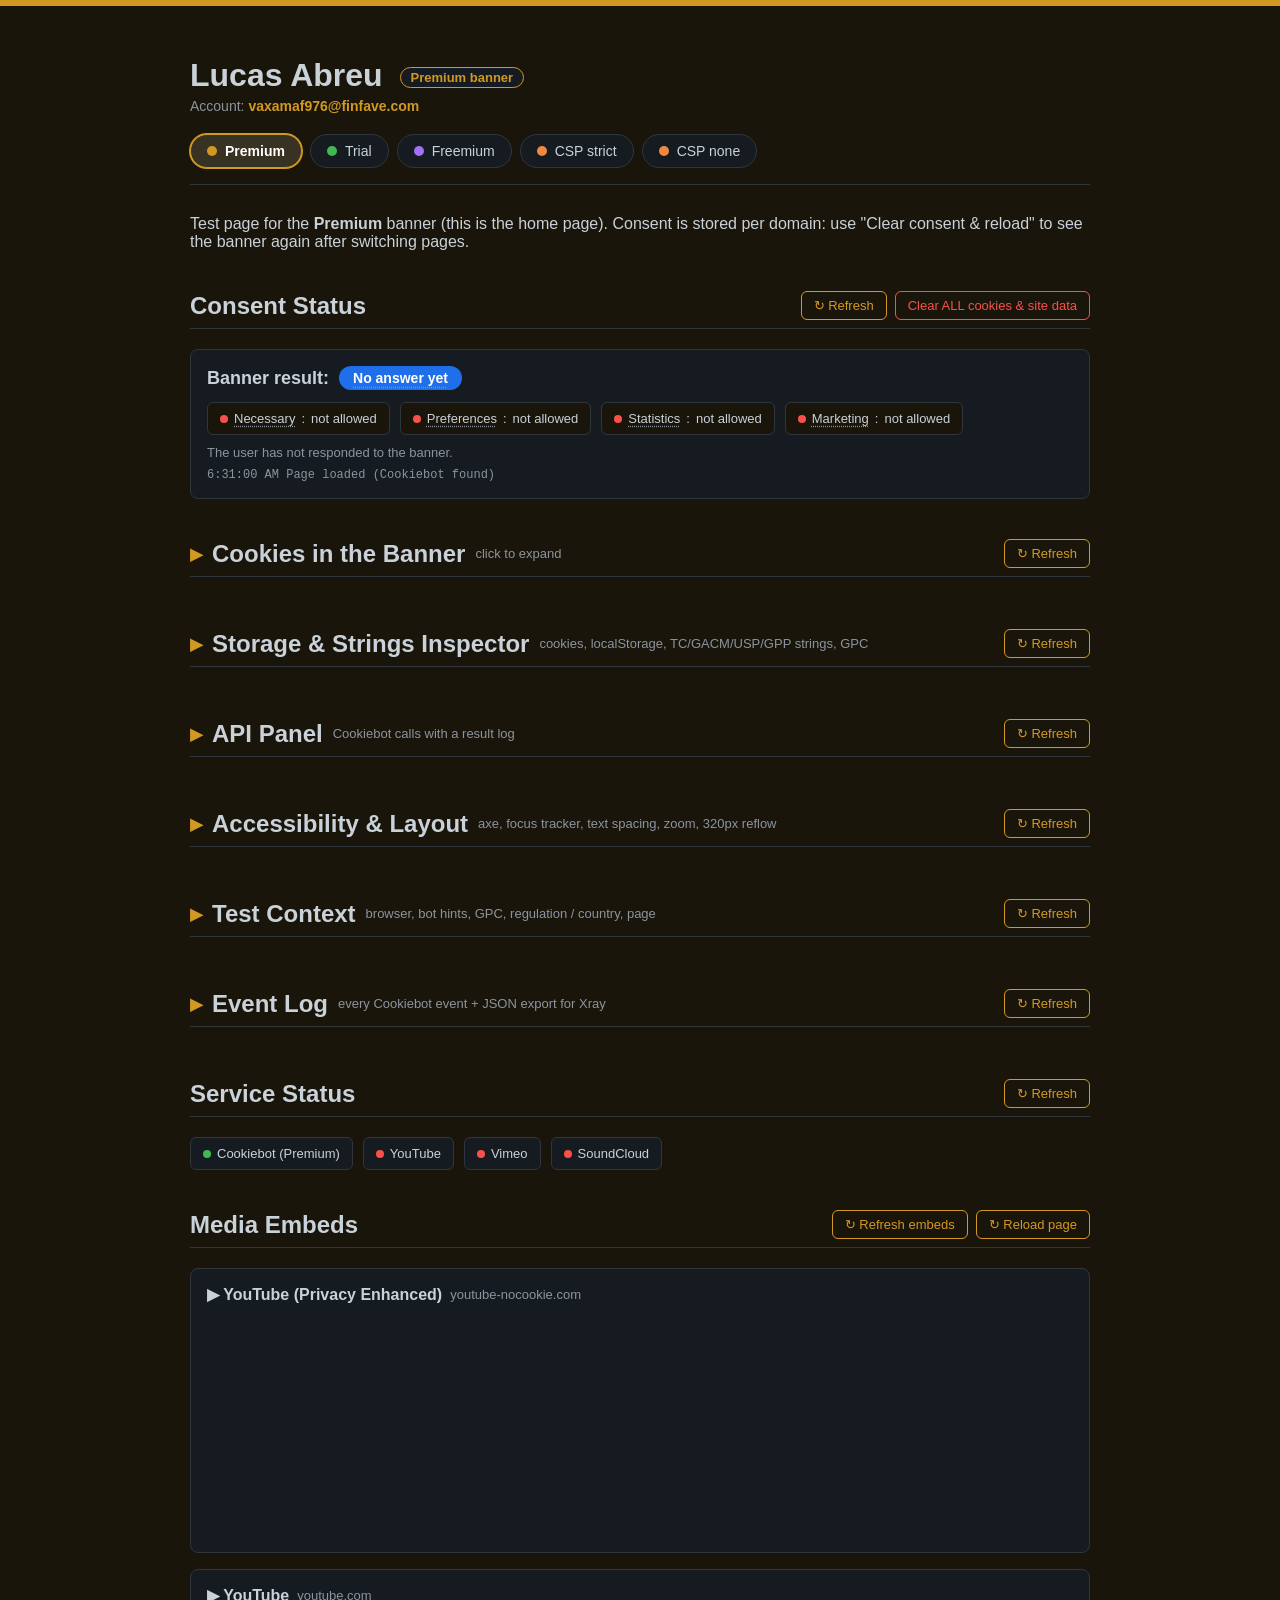
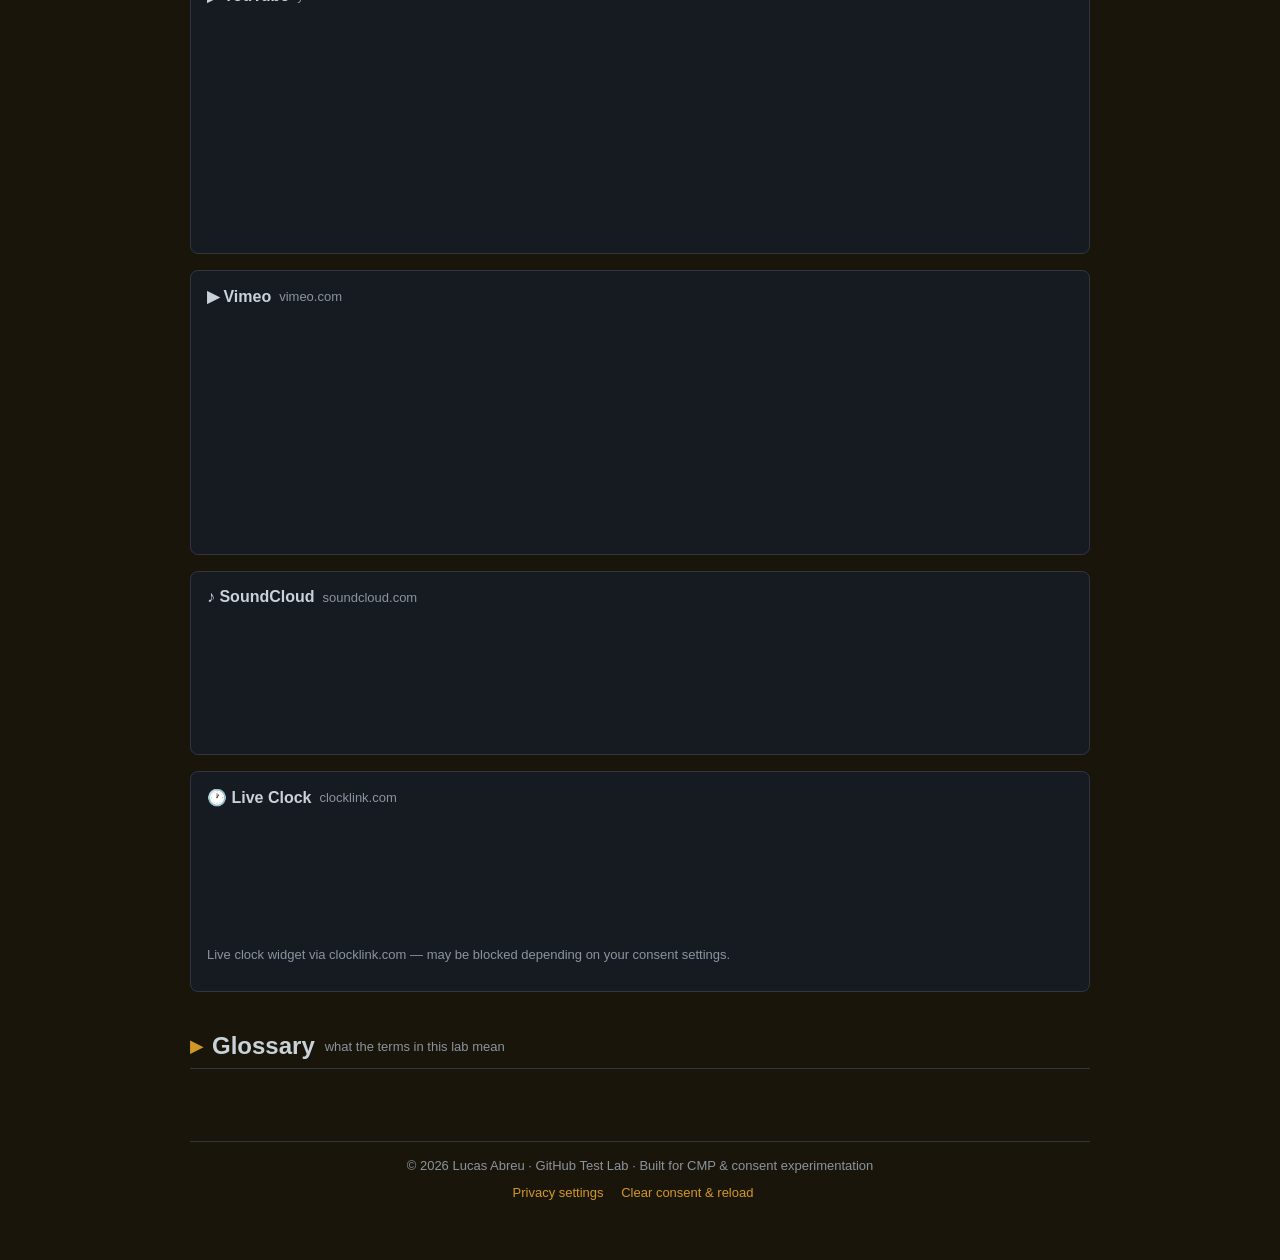
==== commit 34fa264c: "refactor: keep only what the Cookiebot banner uses (drop localStorage, GACM, USP, GPP, usercentrics " ====
--- a/index.html
+++ b/index.html
@@ -6,11 +6,11 @@
 <title>Premium Banner - Lucas Abreu</title>
 
 <!-- Records Cookiebot events from the very start: keep it BEFORE the banner script -->
-<script src="event-log.js?v=20261013f"></script>
+<script src="event-log.js?v=20261014a"></script>
 <!-- Premium banner script (must load before any other script/tracker) -->
 <script id="Cookiebot" src="https://dev-consent-cookiebot-com.cookiebot.dev/uc.js" data-cbid="b6cccea1-1f09-49ef-a409-1b42962cec18" data-blockingmode="auto" type="text/javascript"></script>
 
-<link rel="stylesheet" href="style.css?v=20261013f">
+<link rel="stylesheet" href="style.css?v=20261014a">
 </head>
 <body class="page-premium">
 
@@ -57,7 +57,7 @@
   </details>
 
   <details class="collapsible">
-    <summary><span data-tip="What the banner actually wrote: cookies, localStorage and the consent strings. Use it to verify the stored result after answering.">Storage &amp; Strings Inspector</span> <span class="hint">cookies, localStorage, TC/GACM/USP/GPP strings, GPC</span></summary>
+    <summary><span data-tip="What the banner actually wrote: cookies and the TCF consent string. Use it to verify the stored result after answering.">Storage &amp; Strings Inspector</span> <span class="hint">cookies, localStorage, TC/GACM/USP/GPP strings, GPC</span></summary>
     <div class="card" id="inspector"></div>
   </details>
 
@@ -138,14 +138,14 @@
   </div>
 </footer>
 
-<script src="status.js?v=20261013f"></script>
-<script src="lab-ui.js?v=20261013f"></script>
-<script src="inspector.js?v=20261013f"></script>
-<script src="api-panel.js?v=20261013f"></script>
-<script src="a11y-panel.js?v=20261013f"></script>
-<script src="context-panel.js?v=20261013f"></script>
-<script src="events-panel.js?v=20261013f"></script>
-<script src="glossary.js?v=20261013f"></script>
+<script src="status.js?v=20261014a"></script>
+<script src="lab-ui.js?v=20261014a"></script>
+<script src="inspector.js?v=20261014a"></script>
+<script src="api-panel.js?v=20261014a"></script>
+<script src="a11y-panel.js?v=20261014a"></script>
+<script src="context-panel.js?v=20261014a"></script>
+<script src="events-panel.js?v=20261014a"></script>
+<script src="glossary.js?v=20261014a"></script>
 
 </body>
 </html>
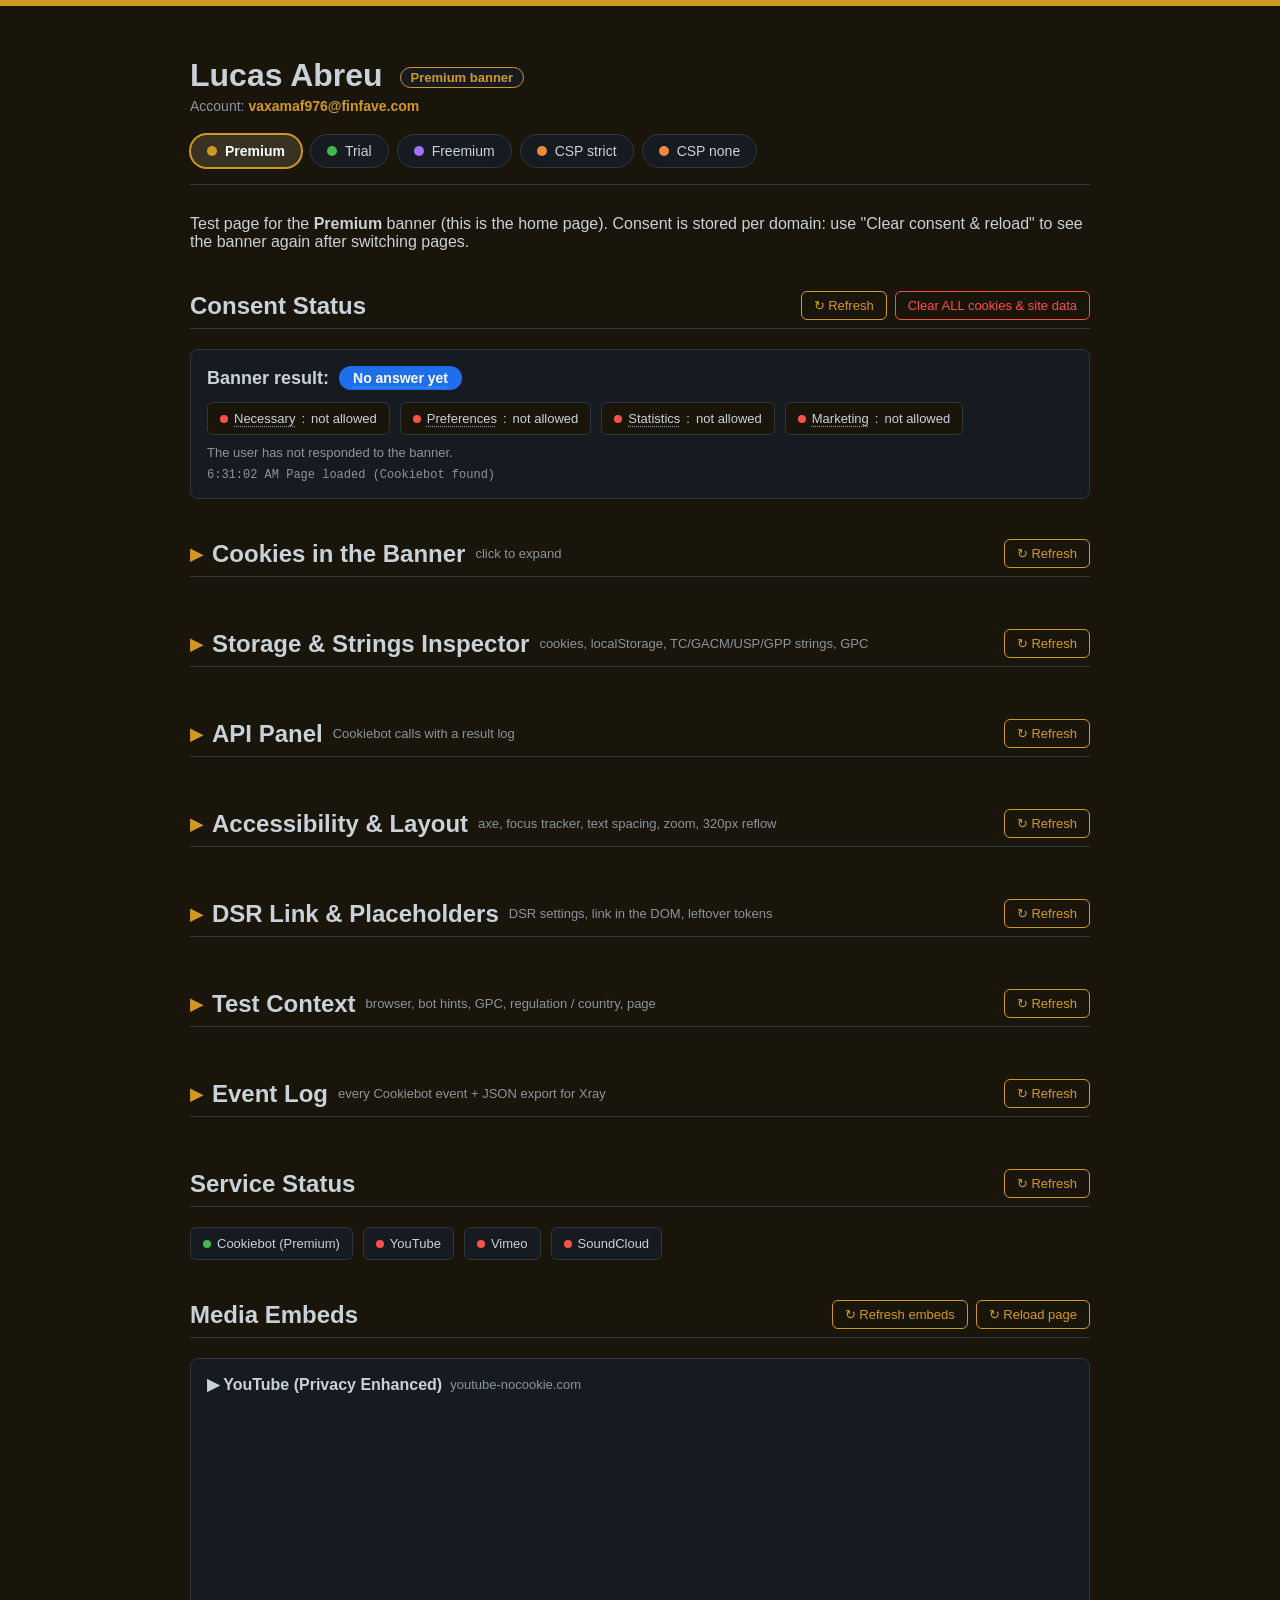
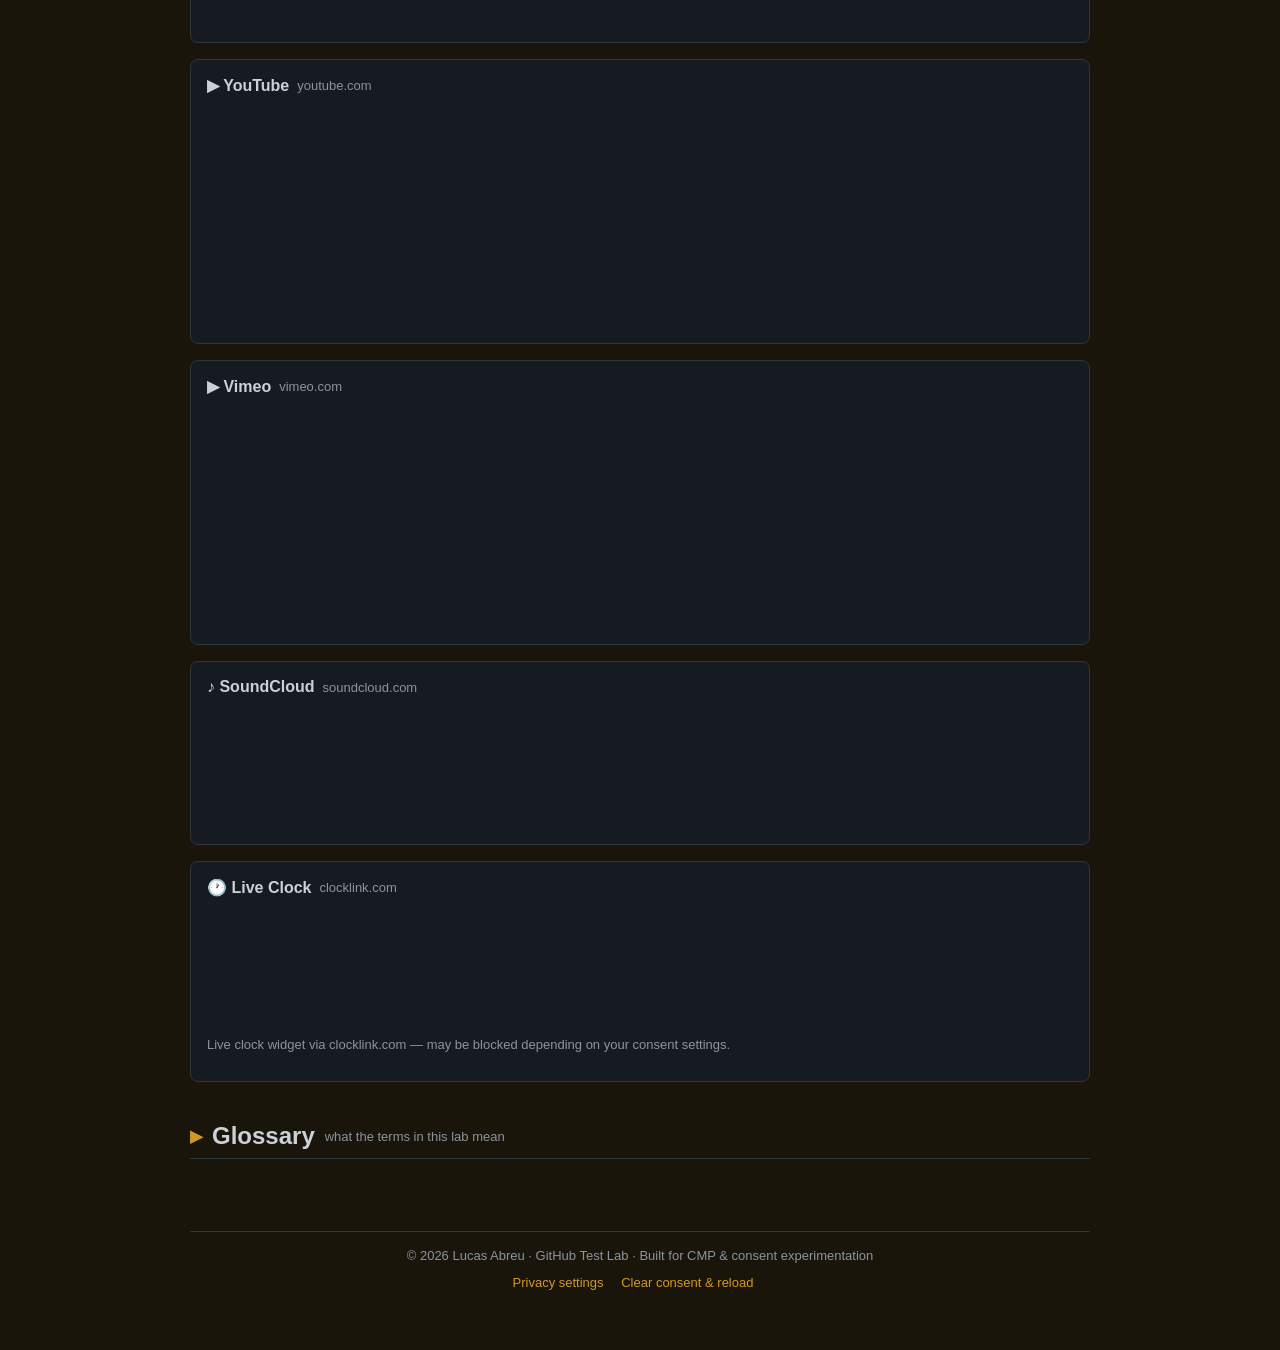
==== commit bace373c: "feat: add DSR link & placeholders panel Read-only panel that shows the DSR settings the banner scrip" ====
--- a/index.html
+++ b/index.html
@@ -72,6 +72,11 @@
   </details>
 
   <details class="collapsible">
+    <summary><span data-tip="The Data subject request (DSR) link in the banner: what the script received, whether the link and its container are in the DOM, and any [#PLACEHOLDER#] left unreplaced.">DSR Link &amp; Placeholders</span> <span class="hint">DSR settings, link in the DOM, leftover tokens</span></summary>
+    <div class="card" id="dsr-panel"></div>
+  </details>
+
+  <details class="collapsible">
     <summary><span data-tip="In which conditions this test runs: browser, bot hints, privacy signals and what Cookiebot reports.">Test Context</span> <span class="hint">browser, bot hints, GPC, regulation / country, page</span></summary>
     <div class="card" id="test-context"></div>
   </details>
@@ -143,6 +148,7 @@
 <script src="inspector.js?v=20261014a"></script>
 <script src="api-panel.js?v=20261014a"></script>
 <script src="a11y-panel.js?v=20261014a"></script>
+<script src="dsr-panel.js?v=20261014b"></script>
 <script src="context-panel.js?v=20261014a"></script>
 <script src="events-panel.js?v=20261014a"></script>
 <script src="glossary.js?v=20261014a"></script>
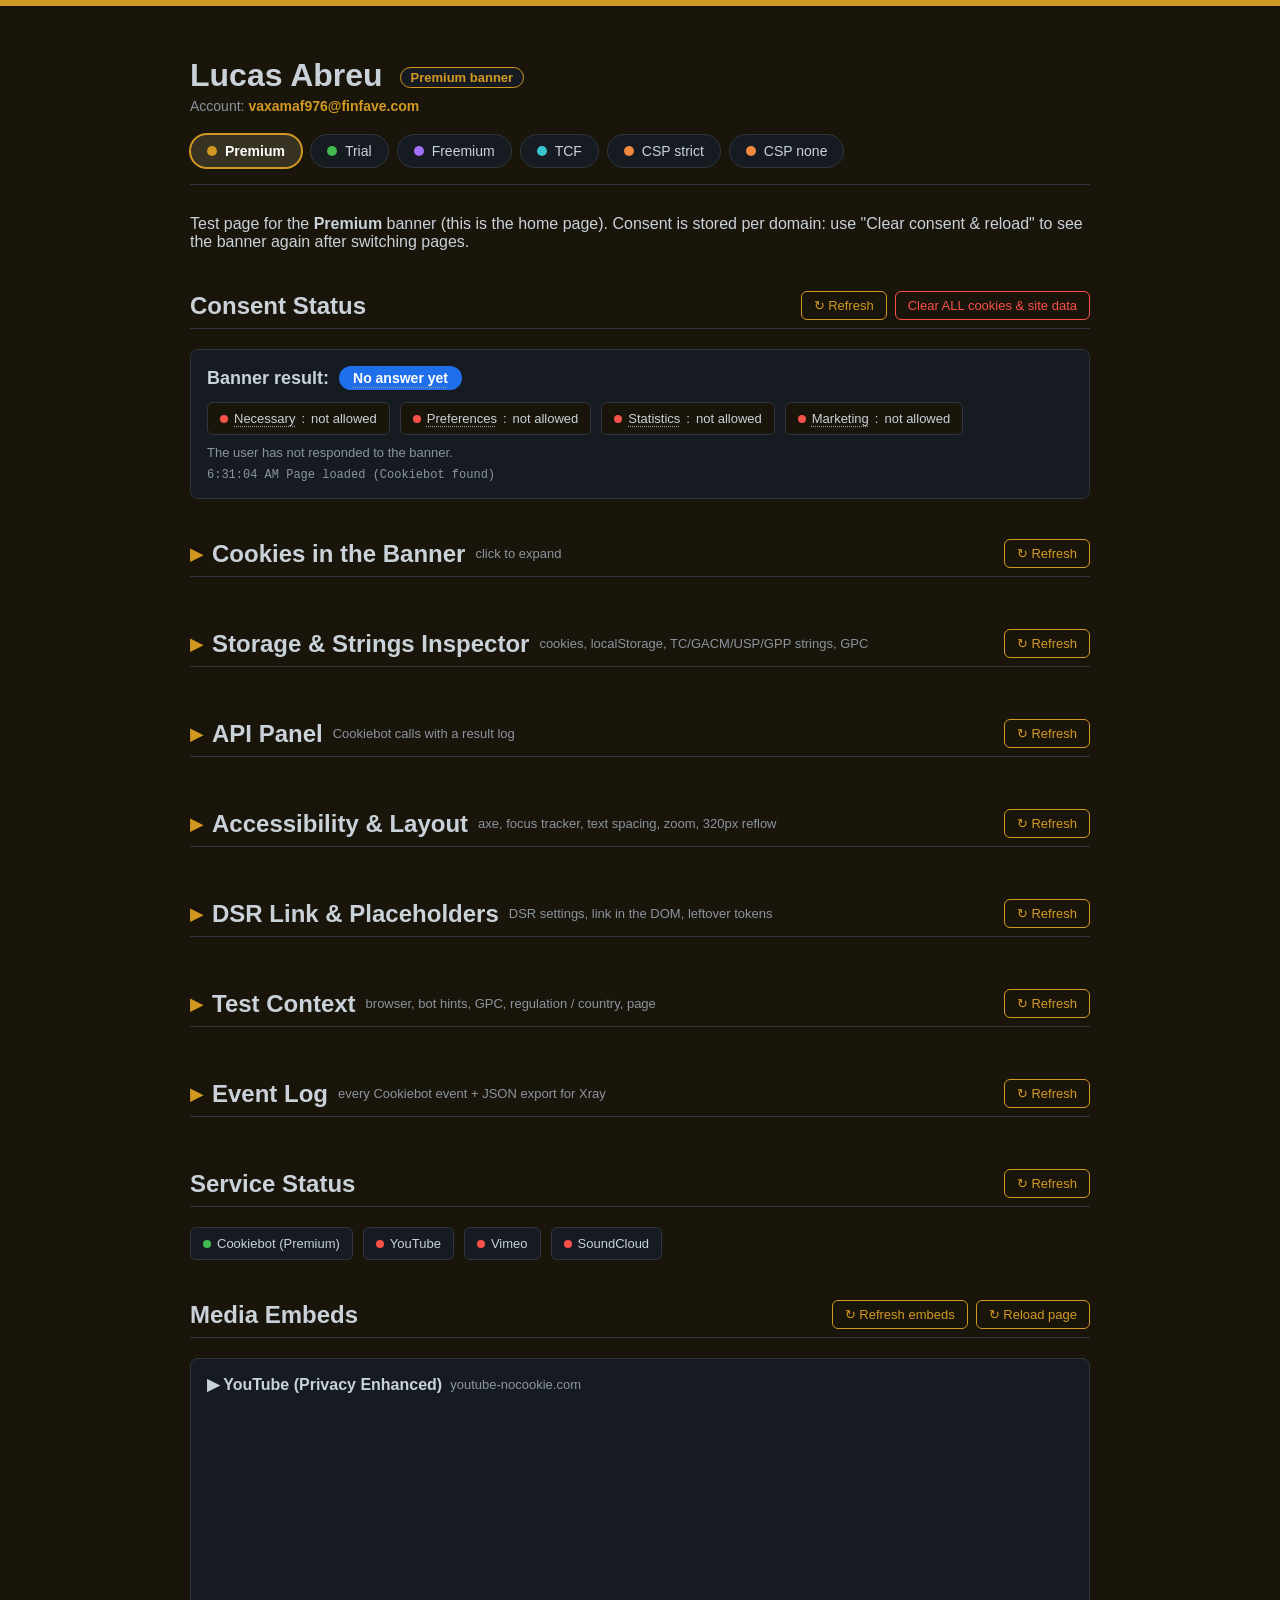
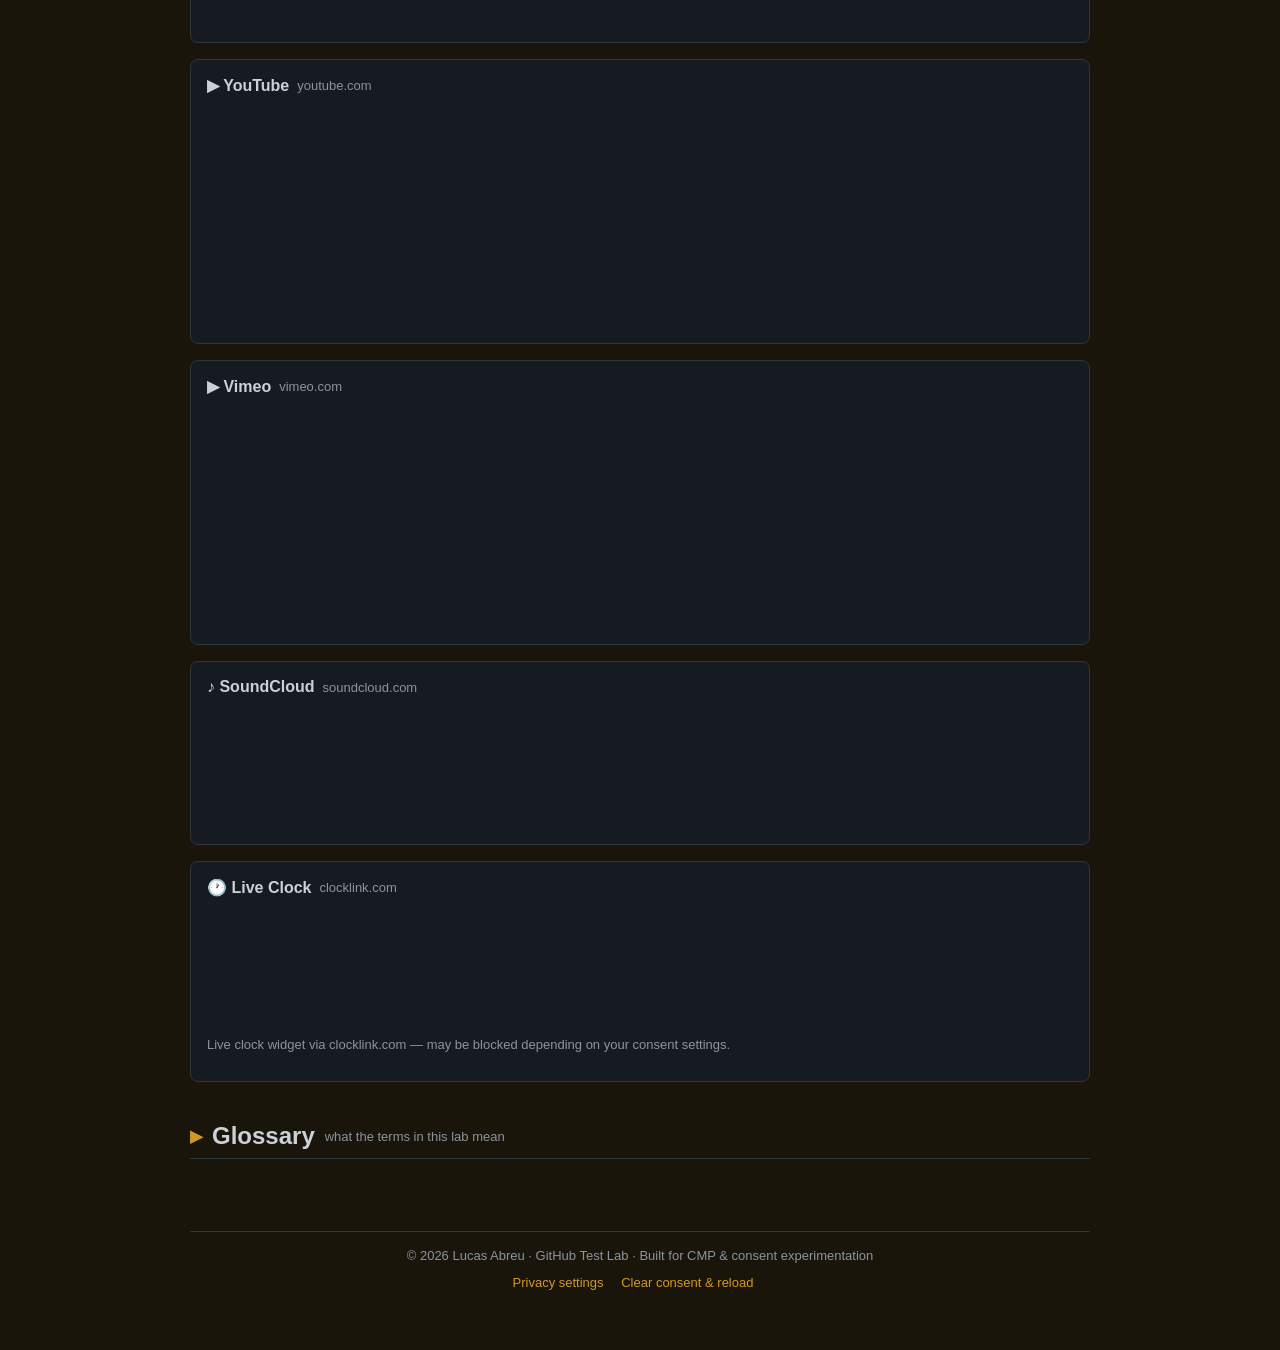
==== commit 4311e6cc: "feat: add TCF page (Premium cbid with data-framework TCFv2.3) for CCT-190 tests Co-Authored-By: Clau" ====
--- a/index.html
+++ b/index.html
@@ -23,6 +23,7 @@
   <a class="tab-premium" href="index.html" aria-current="page">Premium</a>
   <a class="tab-trial" href="trial.html">Trial</a>
   <a class="tab-freemium" href="freemium.html">Freemium</a>
+  <a class="tab-tcf" href="tcf.html">TCF</a>
   <a class="tab-csp" href="csp-strict.html">CSP strict</a>
   <a class="tab-csp" href="csp-none.html">CSP none</a>
 </nav>
--- a/style.css
+++ b/style.css
@@ -107,6 +107,7 @@
 body.page-trial     { --accent: #3fb950; --bg: #0d1a11; }
 body.page-premium   { --accent: #d29922; --bg: #1a150a; }
 body.page-freemium  { --accent: #a371f7; --bg: #150f1f; }
+body.page-tcf       { --accent: #39c5cf; --bg: #0a1819; }
 
 .account { color: var(--muted); font-size: 14px; margin: 4px 0 0; }
 .account strong { color: var(--accent); font-weight: 600; user-select: all; }
@@ -155,6 +156,7 @@
 nav a.tab-premium  { --tab: #d29922; }
 nav a.tab-trial    { --tab: #3fb950; }
 nav a.tab-freemium { --tab: #a371f7; }
+nav a.tab-tcf      { --tab: #39c5cf; }
 
 /* Consent status panel */
 #consent-panel .consent-summary {
